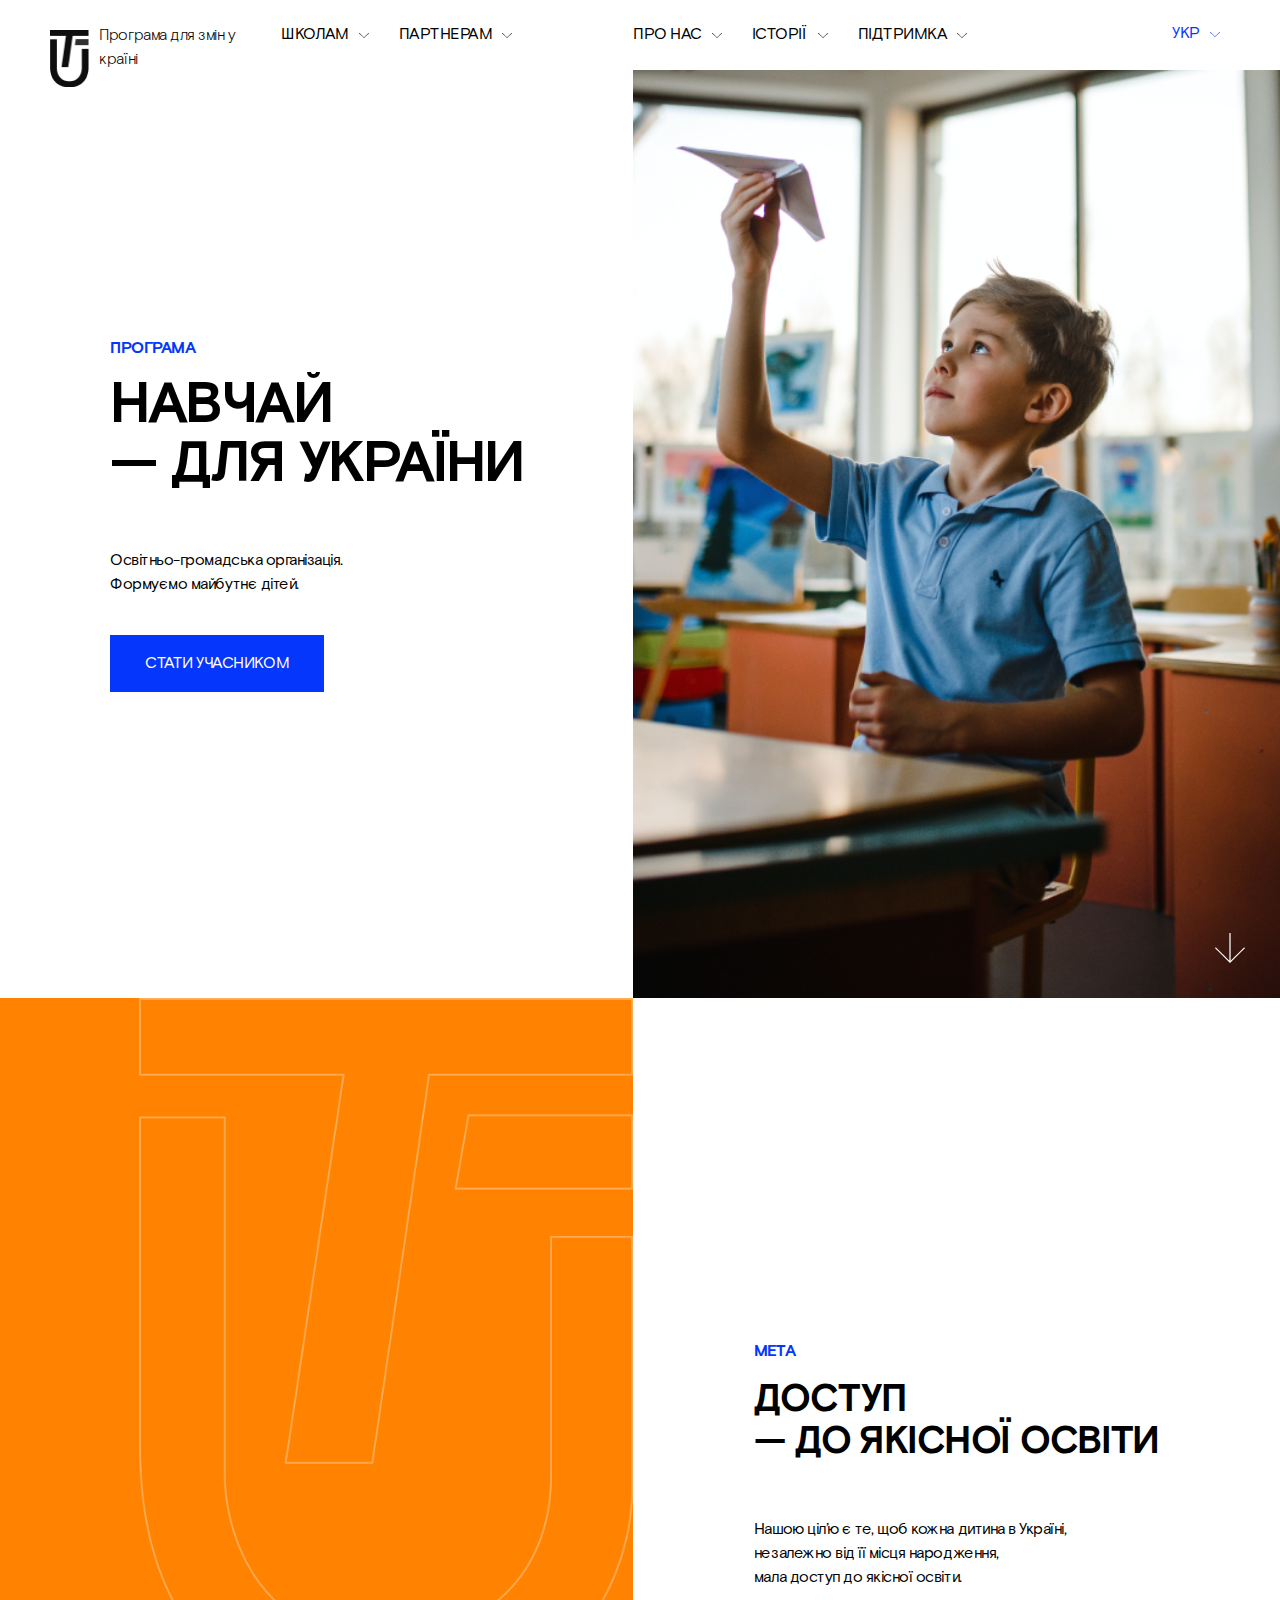
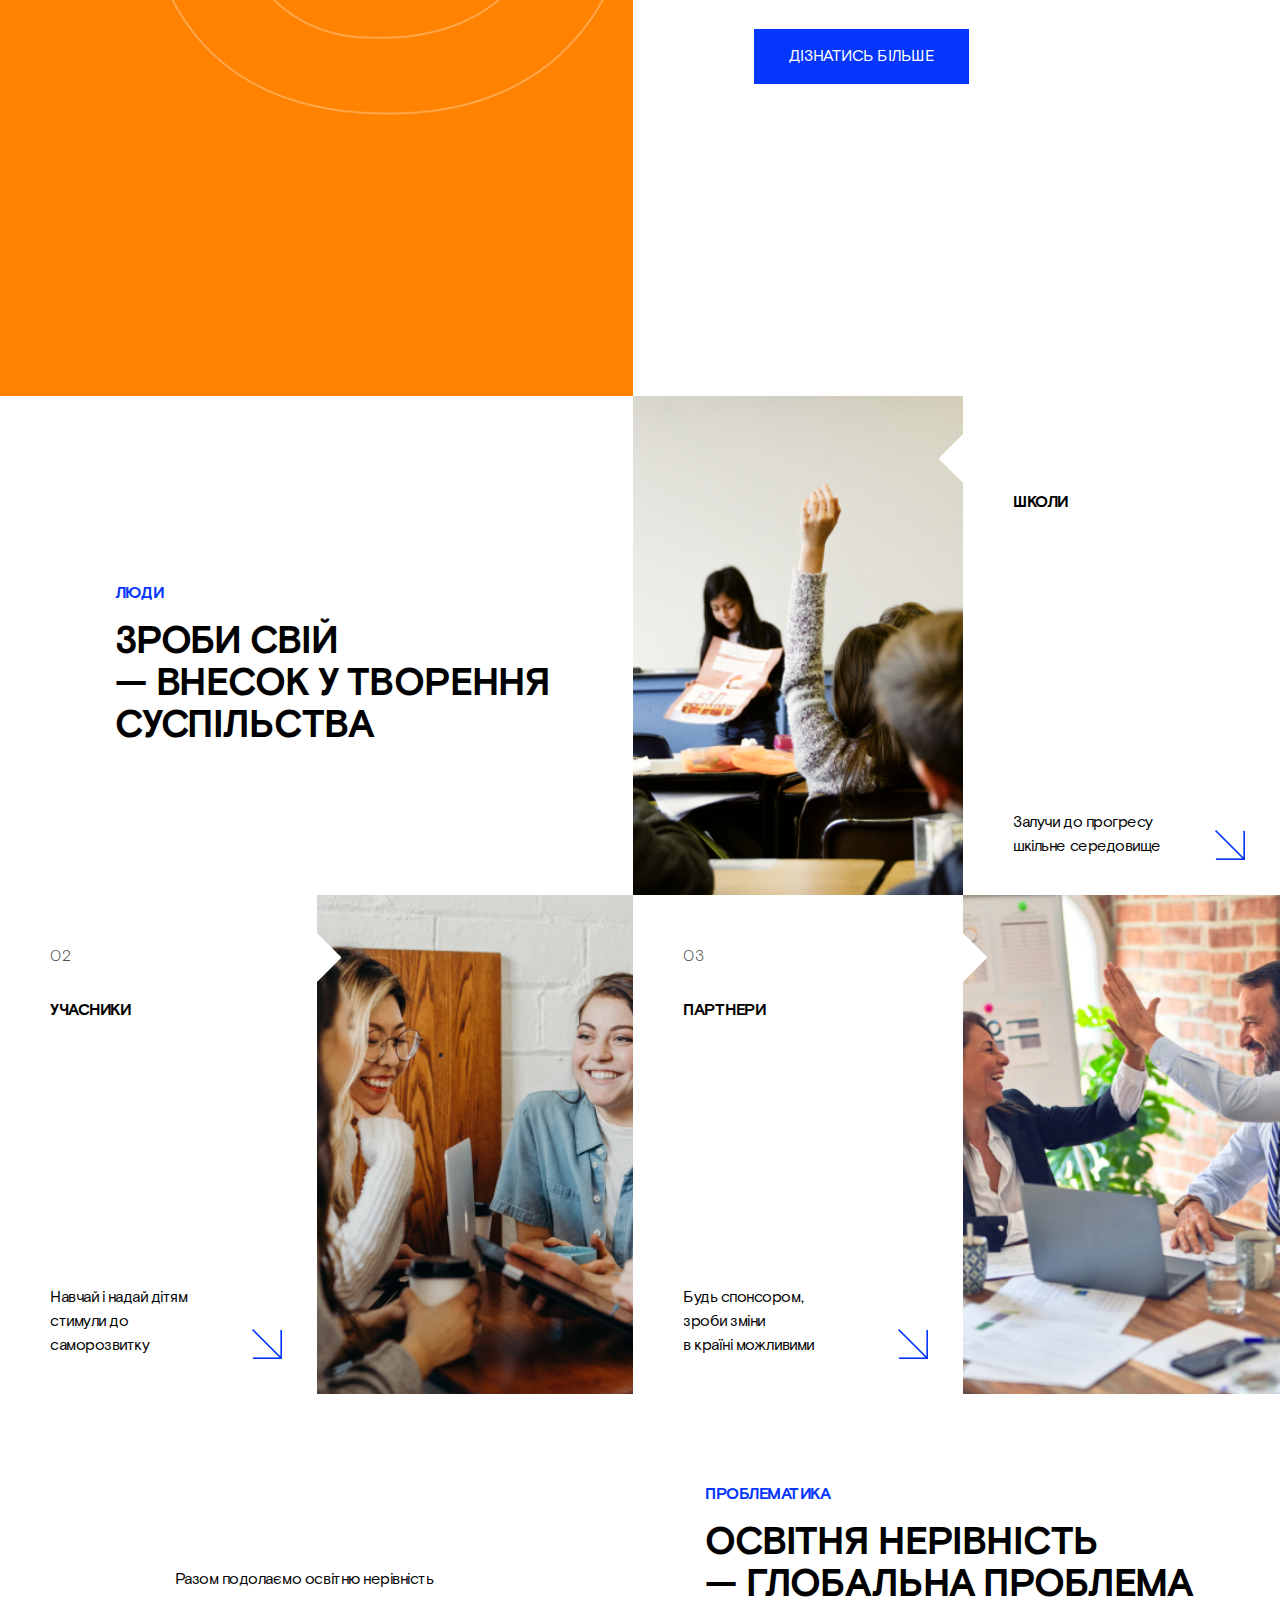
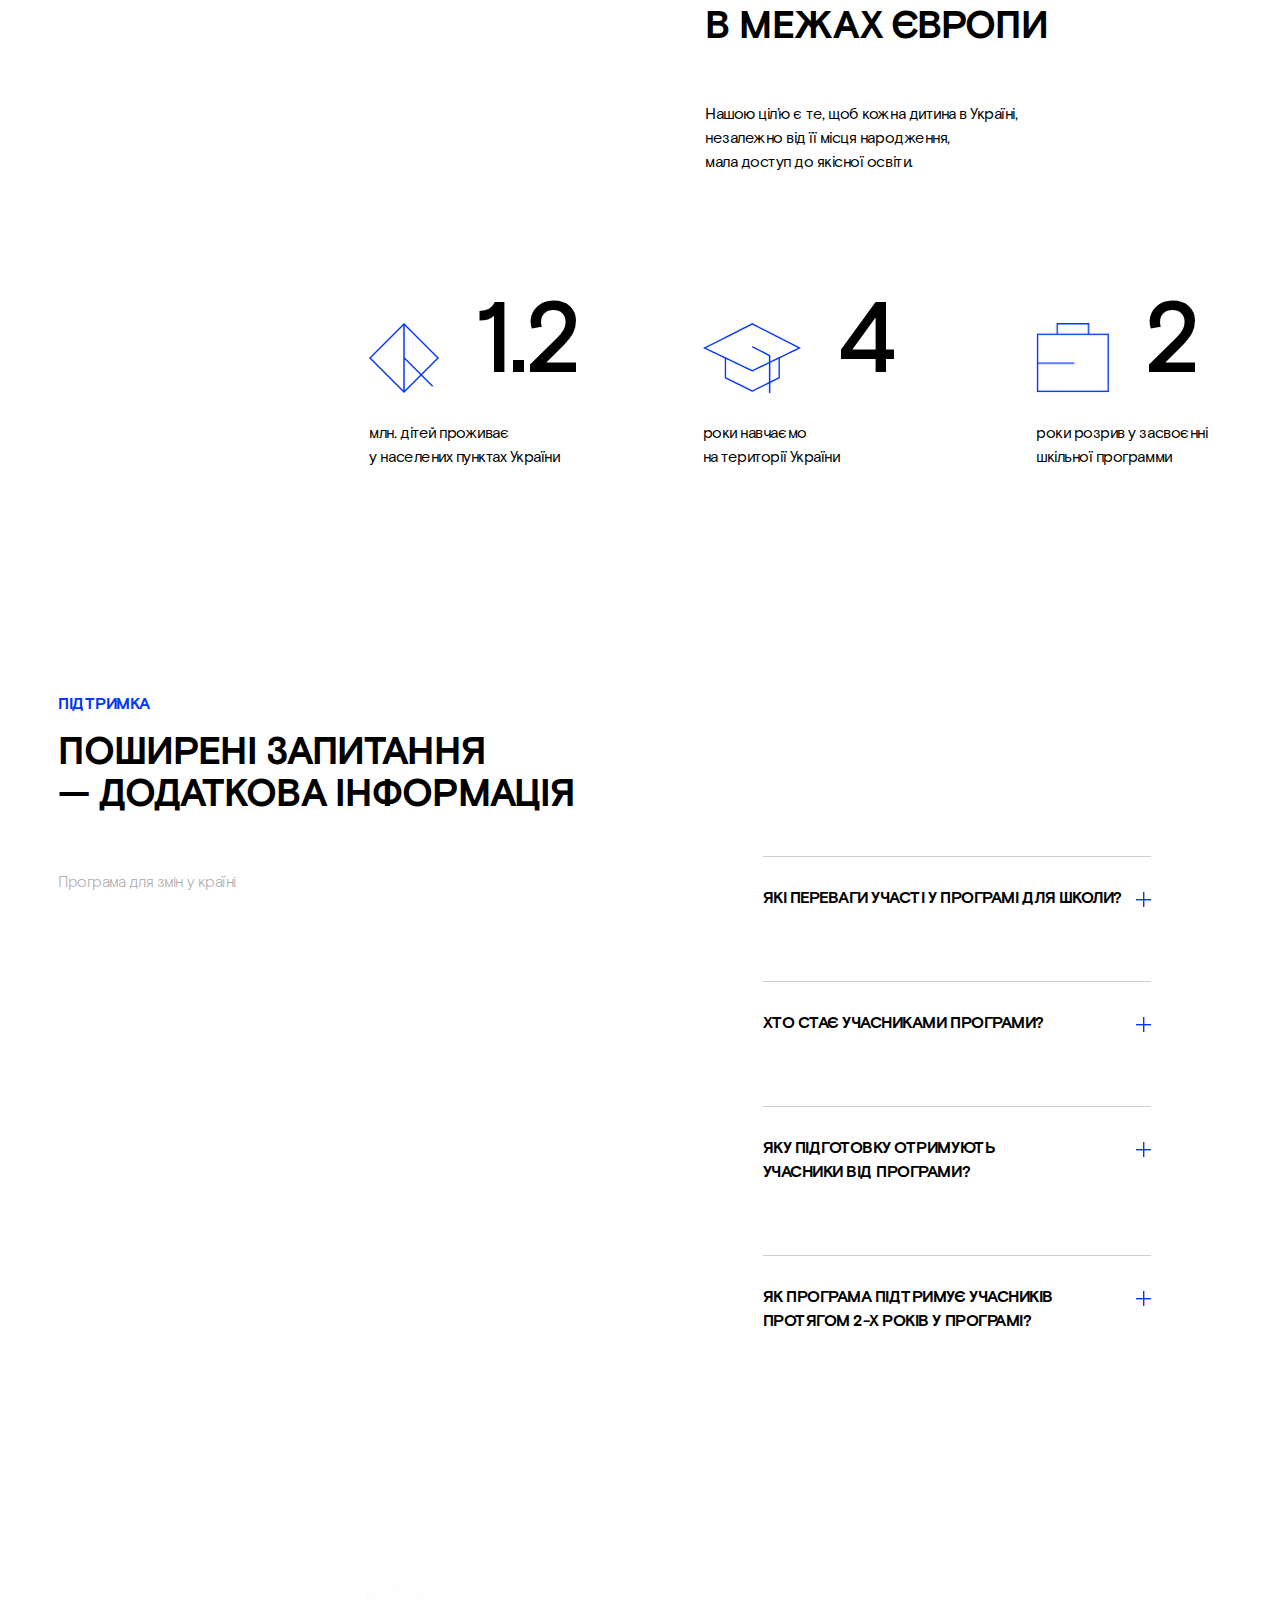
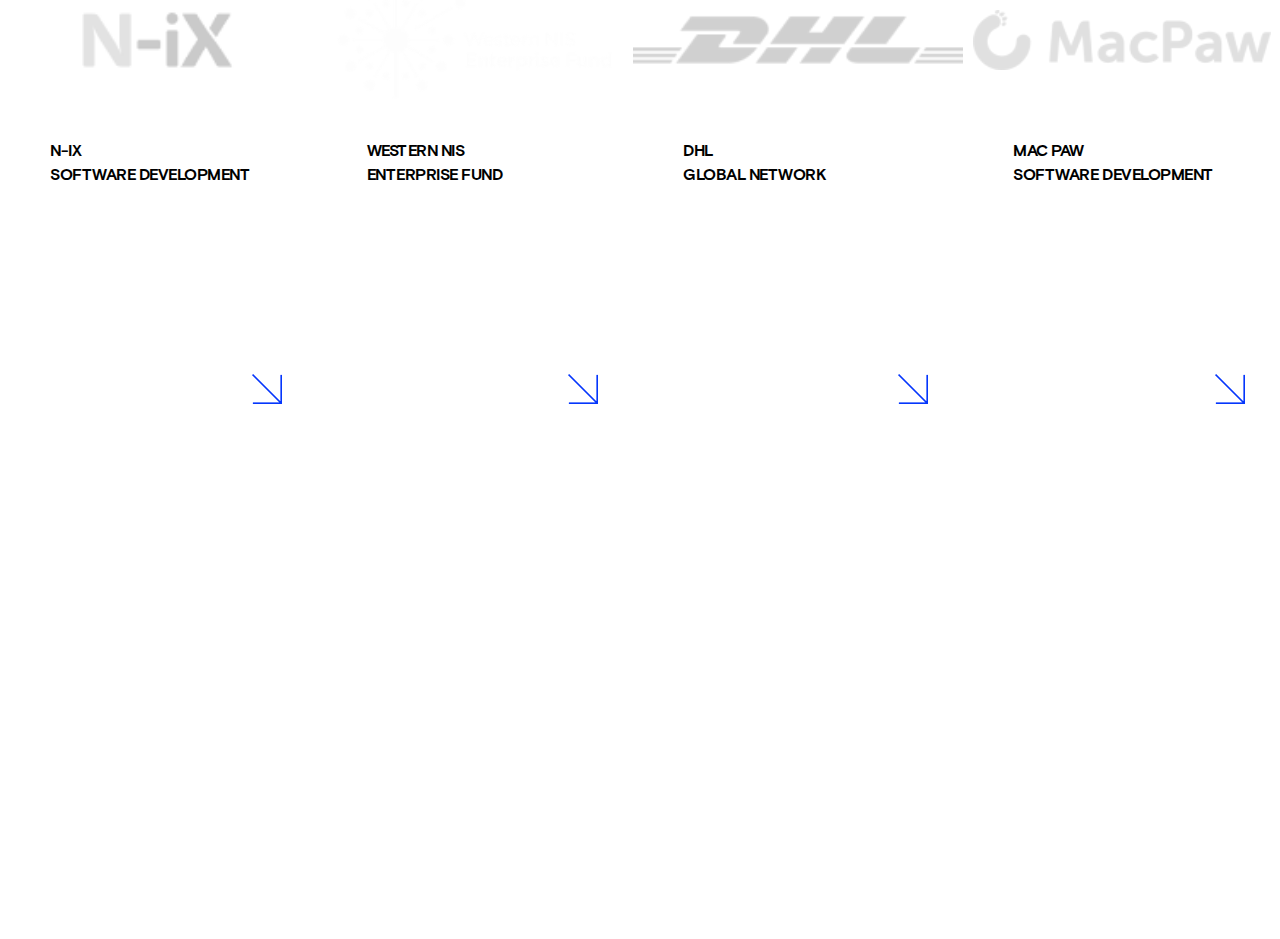
==== index.html @ fde0a1d1 "Add files via upload" ====
<!DOCTYPE html>
<html lang="en">
<head>
    <meta charset="UTF-8">
    <meta http-equiv="X-UA-Compatible" content="IE=edge">
    <meta name="viewport" content="width=device-width, initial-scale=1.0">
    <link rel="stylesheet" href="fonts.css">
    <link rel="stylesheet" href="header.css">
    <link rel="stylesheet" href="style.css">
    <title></title>
</head>
<body>
    <main>
        <div class="t_program">
            <div class="left_header">
                <a class="logo_and_text" href="index.html">
                    <img class="img_logo" src="./images/logo.png" alt="small vector">
                    <p class="text_logo">Програма для змін у країні</p>
                </a>
                <div class="left_menu">
                    <a class="menu_schools" href="#"><p class="p_menu">школам</p><img class="img_menu" src="./images/smallvector.png" alt="small vector"></a>
                    <a class="menu_partners" href="partners.html"><p class="p_menu">партнерам</p><img class="img_menu" src="./images/smallvector.png" alt="small vector"></a>
                    <a class="lang_h" href="#"><p class="p_blue_lang">УКР</p><img class="img_blue" src="./images/smallbluevector.png" alt="small vector"></a>
                </div>
            </div>
            <div class="txt_center_all">
                <div class="t_program_container">
                    <h3 class="h3">програма</h3>
                    <h1 class="h1_f">Навчай <br>
                        — для України</h1>
                    <p class="p">Освітньо-громадська організація.<br>
                        Формуємо майбутнє дітей.</p>
                    <a class="button_f" href="#">стати учасником</a>
                </div>
            </div>
        </div>
        <div class="p_program">
            <div class="right_header">
                <div class="right_menu">
                    <a class="menu_about_us" href="#"><p class="p_menu">про нас</p><img class="img_menu" src="./images/smallvector.png" alt="small vector"></a>
                    <a class="menu_stories" href="#"><p class="p_menu">історії</p><img class="img_menu" src="./images/smallvector.png" alt="small vector"></a>
                    <a class="menu_faq" href="#"><p class="p_menu">підтримка</p><img class="img_menu" src="./images/smallvector.png" alt="small vector"></a>
                </div>
                <a class="lang" href="#"><p class="p_blue_lang">УКР</p><img class="img_blue" src="./images/smallbluevector.png" alt="small vector"></a>
            </div>
            <div class="kiddo"></div>
            <!-- <img class="vector" src="./images/Vector.png" alt="vector"> -->
            <a class="vector" href="#"></a>
        </div>
        <div class="p_theme">
            <img class="logobig" src="./images/logobig.png" alt="big logo">
        </div>
        <div class="t_theme">
            <div class="txt_center_all">
                <div class="t_theme_container">
                    <h3 class="h3">Мета</h3>
                    <h1 class="h1_s">доступ<br>
                        — до якісної освіти</h1>
                    <p class="p">Нашою ціл’ю є те, щоб кожна дитина в Україні, <br>
                        незалежно від її місця народження, <br>
                        мала доступ до якісної освіти.
                    </p>
                    <a class="button_s" href="#">дізнатись більше</a>
                </div>
            </div>
        </div>
        <div class="mobile_only">
            <img class="logobig" src="./images/logobig.png" alt="big logo">
        </div>
        <div class="t_people">
            <div class="txt_center_all">
                <div class="t_people_container">
                    <h3 class="h3">люди</h3>
                    <h1 class="h1_s">зроби свій<br>
                    — внесок у творення<br>
                    суспільства </h1>
                </div>
            </div>
        </div>
        <div class="p_schools">

        </div>
        <div class="t_schools">
            <div class="menu_container">
                <div class="triangle_left"></div>
                <div class="menu_full">
                    <div class="menu_full_top">
                        <div class="menu_number_and_name">
                            <h3 class="h3_special_menu">школи</h3>
                        </div>
                    </div>
                    <div class="menu_full_bottom">
                        <p class="menu_text">Залучи до прогресу<br>
                            шкільне середовище</p>
                        <a class="rectangle_vector" href="#">
                            <div class="menu_vector"></div>
                        </a>
                    </div>
                </div>
            </div>
        </div>
        <div class="t_participants">
            <div class="menu_container">
                <div class="triangle_right"></div>
                <div class="menu_full">
                    <div class="menu_full_top">
                        <div class="menu_number_and_name">
                            <p class="menu_number">02</p>
                            <h3 class="h3_menu">учасники</h3>
                        </div>
                    </div>
                    <div class="menu_full_bottom">
                        <p class="menu_text">Навчай і надай дітям<br>
                            стимули до саморозвитку</p>
                        <a class="rectangle_vector" href="#">
                            <div class="menu_vector"></div>
                        </a>
                    </div>
                </div>
            </div>
        </div>
        <div class="p_participants">

        </div>
        <div class="t_partners">
            <div class="menu_container">
                <div class="triangle_right"></div>
                <div class="menu_full">
                    <div class="menu_full_top">
                        <div class="menu_number_and_name">
                            <p class="menu_number">03</p>
                            <h3 class="h3_menu">партнери</h3>
                        </div>
                    </div>
                    <div class="menu_full_bottom">
                        <p class="menu_text">Будь спонсором,<br> 
                            зроби зміни<br>
                            в країні можливими</p>
                        <a class="rectangle_vector" href="partners.html">
                            <div class="menu_vector"></div>
                        </a>
                    </div>
                </div>
            </div>
        </div>
        <div class="p_partners">

        </div>
        <div class="t_problems">
            <div class="text_problems">
                <div class="left_problems">
                    <div class="text_left_problems_container">
                        <p class="just_p">Разом подолаємо освітню нерівність</p>
                    </div>
                </div>
                <div class="right_problems">
                    <div class="text_right_problems_container">
                        <h3 class="h3">проблематика</h3>
                        <h1 class="h1_s">освітня нерівність<br>
                            — глобальна проблема<br>
                            в межах європи </h1>
                        <p class="p">Нашою ціл’ю є те, щоб кожна дитина в Україні, <br>
                            незалежно від її місця народження, <br>
                            мала доступ до якісної освіти.
                        </p>
                    </div>
                </div>
            </div>
        </div>
        <div class="laptop_only_fake_unit"></div>
        <div class="unit">
            <div class="unit_top">
                <div class="unit_img_1"></div>
                <h1 class="unit_h1">1.2</h1>
            </div>
            <div class="unit_bottom">
                <p class="just_p">млн. дітей проживає<br>
                    у населених пунктах України</p>
            </div>
        </div>
        <div class="unit">
            <div class="unit_top">
                <div class="unit_img_2"></div>
                <h1 class="unit_h1">4</h1>
            </div>
            <div class="unit_bottom">
                <p class="just_p">роки навчаємо<br>
                    на території України</p>
            </div>
        </div>
        <div class="unit">
            <div class="unit_top">
                <div class="unit_img_3"></div>
                <h1 class="unit_h1">2</h1>
            </div>
            <div class="unit_bottom">
                <p class="just_p">роки розрив у засвоєнні<br>
                    шкільної программи </p>
            </div>
        </div>
        <div class="t_support">
            <div class="t_support_container">
                <h3 class="h3">підтримка</h3>
                <h1 class="h1_s">поширені запитання<br>
                    — додаткова інформація</h1>
                <p class="p_support">Програма для змін у країні</p>
            </div>
        </div>
        <div class="q_and_a_support">
            <div class="q_and_a_container">
                <div class="q_and_a">
                    <input type="checkbox" id="first_q" name="q_and_a" class="input_radio_hidden_q_a">
                    <label for="first_q" class="q_container">
                        <p class="q_p">ЯКІ ПЕРЕВАГИ УЧАСТІ У ПРОГРАМІ ДЛЯ ШКОЛИ?</p>
                        <svg xmlns="http://www.w3.org/2000/svg" width="15" height="15" viewBox="0 0 15 15" class="minus" fill="none">
                            <path d="M3 8H14V9H3V8Z" fill="black"/>
                        </svg> 
                        <svg xmlns="http://www.w3.org/2000/svg" width="15" height="15" viewBox="0 0 15 15"  class="plus" fill="none">
                            <rect y="7" width="15" height="1.4" fill="#0536FC"/>
                            <path d="M7 15L7 0H8.4V15H7Z" fill="#0536FC"/>
                        </svg>
                    </label>
                    <p class="a_text">
                        Школа отримує позашкільні заходи для дітей, можливості <br>
                        професійного розвитку для адміністрації та педагогічного <br>
                        колективу, а також середовище постійного руху до нових <br>
                        освітніх програм в співтоваристві однодумців.
                    </p>  
                </div>
                <div class="stick_q_and_a"></div>
                <div class="q_and_a">
                    <input type="checkbox" id="second_q" name="q_and_a" class="input_radio_hidden_q_a">
                    <label for="second_q" class="q_container">
                        <p class="q_p">ХТО СТАЄ УЧАСНИКАМИ ПРОГРАМИ?</p>
                        <svg xmlns="http://www.w3.org/2000/svg" width="15" height="15" viewBox="0 0 15 15" class="minus" fill="none">
                            <path d="M3 8H14V9H3V8Z" fill="black"/>
                        </svg> 
                        <svg xmlns="http://www.w3.org/2000/svg" width="15" height="15" viewBox="0 0 15 15"  class="plus" fill="none">
                            <rect y="7" width="15" height="1.4" fill="#0536FC"/>
                            <path d="M7 15L7 0H8.4V15H7Z" fill="#0536FC"/>
                        </svg>
                    </label>
                    <p class="a_text">
                        Школа отримує позашкільні заходи для дітей, можливості <br>
                        професійного розвитку для адміністрації та педагогічного <br>
                        колективу, а також середовище постійного руху до нових <br>
                        освітніх програм в співтоваристві однодумців.
                    </p>   
                </div>
                <div class="stick_q_and_a"></div>
                <div class="q_and_a">
                    <input type="checkbox" id="third_q" name="q_and_a" class="input_radio_hidden_q_a">
                    <label for="third_q" class="q_container">
                        <p class="q_p">яку підготовку отримують <br>
                            учасники від програми?</p>
                        <svg xmlns="http://www.w3.org/2000/svg" width="15" height="15" viewBox="0 0 15 15" class="minus" fill="none">
                            <path d="M3 8H14V9H3V8Z" fill="black"/>
                        </svg> 
                        <svg xmlns="http://www.w3.org/2000/svg" width="15" height="15" viewBox="0 0 15 15"  class="plus" fill="none">
                            <rect y="7" width="15" height="1.4" fill="#0536FC"/>
                            <path d="M7 15L7 0H8.4V15H7Z" fill="#0536FC"/>
                        </svg>
                    </label>
                    <p class="a_text">
                        Школа отримує позашкільні заходи для дітей, можливості <br>
                        професійного розвитку для адміністрації та педагогічного <br>
                        колективу, а також середовище постійного руху до нових <br>
                        освітніх програм в співтоваристві однодумців.
                    </p>   
                </div>
                <div class="stick_q_and_a"></div>
                <div class="q_and_a">
                    <input type="checkbox" id="fourth_q" name="q_and_a" class="input_radio_hidden_q_a">
                    <label for="fourth_q" class="q_container">
                        <p class="q_p">ЯК ПРОГРАМА ПІДТРИМУЄ учасників <br>
                            ПРОТЯГОМ 2-Х РОКІВ У ПРОГРАМІ?</p>
                        <svg xmlns="http://www.w3.org/2000/svg" width="15" height="15" viewBox="0 0 15 15" class="minus" fill="none">
                            <path d="M3 8H14V9H3V8Z" fill="black"/>
                        </svg> 
                        <svg xmlns="http://www.w3.org/2000/svg" width="15" height="15" viewBox="0 0 15 15"  class="plus" fill="none">
                            <rect y="7" width="15" height="1.4" fill="#0536FC"/>
                            <path d="M7 15L7 0H8.4V15H7Z" fill="#0536FC"/>
                        </svg>
                    </label>
                    <p class="a_text">
                        Школа отримує позашкільні заходи для дітей, можливості <br>
                        професійного розвитку для адміністрації та педагогічного <br>
                        колективу, а також середовище постійного руху до нових <br>
                        освітніх програм в співтоваристві однодумців.
                    </p> 
                </div>
            </div>
        </div>
        <div class="unit_partners">
            <div class="menu_partners_full_top">
                <img src="images/n_ix.png" alt="N-IX software development"  height="70%" class="img_partner_first">    
            </div>
            <div class="menu_partners_full_bottom">
                <div class="menu_partners_bottom_top">
                    <h1 class="menu_partners_h1">N-IX<br>
                        software development</h1>
                    <p class="menu_partners_text">Навчай і надай дітям<br>
                        стимули до саморозвитку</p>
                </div>
                <div class="menu_partners_bottom_bottom">
                    <a class="rectangle_vector" href="#">
                        <div class="menu_vector"></div>
                    </a>
                </div>
            </div>
        </div>
        <div class="unit_partners">        
            <div class="menu_partners_full_top">
                <img src="images/wNISef.png" alt="WESTERN NIS ENTERPRISE FUND"  height="70%" class="img_partner_second">    
            </div>
            <div class="menu_partners_full_bottom">
                <div class="menu_partners_bottom_top">
                    <h1 class="menu_partners_h1">WESTERN nIS <br>
                        ENTERPRISE FUND</h1>
                    <p class="menu_partners_text">Перший в Україні та Молдові <br>
                        регіональний фонд прямих <br>
                        інвестицій у бізнесі.</p>
                </div>
                <div class="menu_partners_bottom_bottom">
                    <a class="rectangle_vector" href="#">
                        <div class="menu_vector"></div>
                    </a>
                </div>
            </div>
        </div>
        <div class="unit_partners">        
            <div class="menu_partners_full_top">
                <img src="images/DHL.png" alt="DHL Global network"  height="30%" class="img_patner_third">    
            </div>
            <div class="menu_partners_full_bottom">
                <div class="menu_partners_bottom_top">
                    <h1 class="menu_partners_h1">DHL <br>
                        Global network</h1>
                    <p class="menu_partners_text">Міжнародна компанія <br>
                        експрес-доставки вантажів і документів, <br>
                        лідер світових ринків.</p>
                </div>
                <div class="menu_partners_bottom_bottom">
                    <a class="rectangle_vector" href="#">
                        <div class="menu_vector"></div>
                    </a>
                </div>
            </div>
        </div>
        <div class="unit_partners">        
            <div class="menu_partners_full_top">
                <img src="images/MacPaw.png" alt="MAC PAW software development"  height="30%" class="img_patner_fourth">    
            </div>
            <div class="menu_partners_full_bottom">
                <div class="menu_partners_bottom_top">
                    <h1 class="menu_partners_h1">MAC PAW <br>
                        software development</h1>
                    <p class="menu_partners_text">IT-компанія, що розробляє <br>
                        продукти для бренду Apple</p>
                </div>
                <div class="menu_partners_bottom_bottom">
                    <a class="rectangle_vector" href="#">
                        <div class="menu_vector"></div>
                    </a>
                </div>
            </div>
        </div>
    </main>
</body>
</html>
---- fonts.css ----
/* FONTS ONLY */

@font-face {
    font-family: 'Basis Grotesque Pro';
    src: url("./fonts/BasisGrotesquePro-Regular.woff2") format("woff2"),
        url("./fonts/BasisGrotesquePro-Regular.woff") format("woff"),
        url("./fonts/BasisGrotesquePro-Regular.ttf") format("truetype"),
        url("./fonts/BasisGrotesquePro-Regular.eot") format("embedded-opentype");
    font-style: normal;
    font-weight: normal;
}
@font-face {
    font-family: 'Basis Grotesque Pro';
    src: url("./fonts/BasisGrotesquePro-Medium.woff2") format("woff2"),
        url("./fonts/BasisGrotesquePro-Medium.woff") format("woff"),
        url("./fonts/BasisGrotesquePro-Medium.ttf") format("truetype"),
        url("./fonts/BasisGrotesquePro-Medium.eot") format("embedded-opentype");
    font-style: normal;
    font-weight: 500;
}
@font-face {
    font-family: 'Basis Grotesque Pro';
    src: url("./fonts/BasisGrotesquePro-Light.woff2") format("woff2"),
        url("./fonts/BasisGrotesquePro-Light.woff") format("woff"),
        url("./fonts/BasisGrotesquePro-Light.ttf") format("truetype"),
        url("./fonts/BasisGrotesquePro-Light.eot") format("embedded-opentype");
    font-style: normal;
    font-weight: 300;
}
@font-face {
    font-family: 'Basis Grotesque Pro';
    src: url("./fonts/BasisGrotesquePro-Bold.woff2") format("woff2"),
        url("./fonts/BasisGrotesquePro-Bold.woff") format("woff"),
        url("./fonts/BasisGrotesquePro-Bold.ttf") format("truetype"),
        url("./fonts/BasisGrotesquePro-Bold.eot") format("embedded-opentype");
    font-style: normal;
    font-weight: bold;
}
---- header.css ----
/* HEADER ALL */

.right_header {
    height: 70px;
    background-color: white;
    position: absolute;
    top: 0px;
    width: 100%;
    display: flex;
    justify-content: space-between;
    align-items: flex-start;
}
.left_header  {
    height: 87px;
    background-color: white;
    position: absolute;
    top: 0px;
    width: 100%;
    display: flex;
    justify-content: space-between;
    align-items: flex-start;
}


.lang  {
    display: flex;
    text-decoration: none;
    margin: 22px 50px 0px 0px;
}
.img_blue {
    margin: 10px;
    height: 5px;
    width: 10px;
}
.p_blue_lang {
    margin: 0px;
    color: #0536FC;
    font-size: 16px;
    font-family: 'Basis Grotesque Pro';
    line-height: 24px;
    letter-spacing: -0.48px;
    text-transform: uppercase;
}
.lang_h {
    display: none;
}


.menu_schools {
    color: #000;
    font-size: 16px;
    font-family: 'Basis Grotesque Pro';
    line-height: 24px;
    letter-spacing: -0.48px;
    text-transform: uppercase;
    text-decoration: none;
    display: flex;
    margin: 23px 20px 0px 0px;
}
.menu_partners {
    color: #000;
    font-size: 16px;
    font-family: 'Basis Grotesque Pro';
    line-height: 24px;
    letter-spacing: -0.48px;
    text-transform: uppercase;
    text-decoration: none;
    display: flex;
    margin: 23px 20px 0px 0px;
}
.menu_about_us {
    color: #000;
    font-size: 16px;
    font-family: 'Basis Grotesque Pro';
    line-height: 24px;
    letter-spacing: -0.48px;
    text-transform: uppercase;
    text-decoration: none;
    display: flex;
    margin: 23px 20px 0px 0px;
}
.menu_stories {
    color: #000;
    font-size: 16px;
    font-family: 'Basis Grotesque Pro';
    line-height: 24px;
    letter-spacing: -0.48px;
    text-transform: uppercase;
    text-decoration: none;
    display: flex;
    margin: 23px 20px 0px 0px;
}
.menu_faq {
    color: #000;
    font-size: 16px;
    font-family: 'Basis Grotesque Pro';
    line-height: 24px;
    letter-spacing: -0.48px;
    text-transform: uppercase;
    text-decoration: none;
    display: flex;
    margin: 23px 20px 0px 0px;
}
.img_menu {
    margin: 10px;
    height: 5px;
    width: 10px;
}
.p_menu {
    margin: 0;
    color: #000;
    font-size: 16px;
    font-family: 'Basis Grotesque Pro';
    line-height: 24px;
    letter-spacing: -0.48px;
    text-transform: uppercase;
}


.text_logo {
    color: #000;
    font-size: 16px;
    font-family: 'Basis Grotesque Pro';
    font-weight: 300;
    line-height: 24px;
    letter-spacing: -0.48px;
    margin: 24px 0px 0px 10px;
    text-transform: none;
    text-decoration: none;
}
.img_logo {
    margin: 30px 0px 0px 50px;
    width: 39.462px;
    height: 57px;
    flex-shrink: 0;
}
.logo_and_text {
    display: flex;
    justify-content: space-between;
    align-items: flex-start;
    text-decoration: none;
}

/* MEDIA */

@media screen and (max-width: 1024px) {


    /* HEADER */

    .menu_schools {
        color: #000;
        font-size: 16px;
        font-family: 'Basis Grotesque Pro';
        line-height: 24px;
        letter-spacing: -0.48px;
        text-transform: uppercase;
        text-decoration: none;
        display: flex;
        margin: 23px 20px 0px 0px;
    }
    .menu_partners {
        color: #000;
        font-size: 16px;
        font-family: 'Basis Grotesque Pro';
        line-height: 24px;
        letter-spacing: -0.48px;
        text-transform: uppercase;
        text-decoration: none;
        display: flex;
        margin: 23px 20px 0px 0px;
        display: none;
    }
    .menu_about_us {
        color: #000;
        font-size: 16px;
        font-family: 'Basis Grotesque Pro';
        line-height: 24px;
        letter-spacing: -0.48px;
        text-transform: uppercase;
        text-decoration: none;
        display: flex;
        margin: 23px 20px 0px 0px;
    }
    .menu_stories {
        color: #000;
        font-size: 16px;
        font-family: 'Basis Grotesque Pro';
        line-height: 24px;
        letter-spacing: -0.48px;
        text-transform: uppercase;
        text-decoration: none;
        display: flex;
        margin: 23px 20px 0px 0px;
        display: none;
    }
    .menu_faq {
        color: #000;
        font-size: 16px;
        font-family: 'Basis Grotesque Pro';
        line-height: 24px;
        letter-spacing: -0.48px;
        text-transform: uppercase;
        text-decoration: none;
        display: flex;
        margin: 23px 20px 0px 0px;
    }
}
@media screen and (max-width: 890px) {


    /* HEADER */

    .menu_schools {
        color: #000;
        font-size: 16px;
        font-family: 'Basis Grotesque Pro';
        line-height: 24px;
        letter-spacing: -0.48px;
        text-transform: uppercase;
        text-decoration: none;
        display: flex;
        margin: 23px 20px 0px 0px;
        display: none;
    }
    .menu_partners {
        color: #000;
        font-size: 16px;
        font-family: 'Basis Grotesque Pro';
        line-height: 24px;
        letter-spacing: -0.48px;
        text-transform: uppercase;
        text-decoration: none;
        display: flex;
        margin: 23px 20px 0px 0px;
        display: none;
    }
    .menu_about_us {
        color: #000;
        font-size: 16px;
        font-family: 'Basis Grotesque Pro';
        line-height: 24px;
        letter-spacing: -0.48px;
        text-transform: uppercase;
        text-decoration: none;
        display: flex;
        margin: 23px 20px 0px 0px;
        display: none;
    }
    .menu_stories {
        color: #000;
        font-size: 16px;
        font-family: 'Basis Grotesque Pro';
        line-height: 24px;
        letter-spacing: -0.48px;
        text-transform: uppercase;
        text-decoration: none;
        display: flex;
        margin: 23px 20px 0px 0px;
        display: none;
    }
    .menu_faq {
        color: #000;
        font-size: 16px;
        font-family: 'Basis Grotesque Pro';
        line-height: 24px;
        letter-spacing: -0.48px;
        text-transform: uppercase;
        text-decoration: none;
        display: flex;
        margin: 23px 20px 0px 0px;
        display: none;
    }
    .lang_h {
        display: flex;
        text-decoration: none;
        margin: 22px 10px 0px 0px;
    }
}
@media screen and (max-width: 500px) {


    /* HEADER */

    .text_logo {
        display: none;
    }
    .left_header {
        justify-content: center;
    }
    .img_logo {
        margin: 30px 0px 0px 0px;
    }
}
---- style.css ----
/* main ( GRID SETTINGS ) */

main {
    display: grid;
    grid-template-columns: 1fr 1fr 1fr 1fr;
    /* background-color: rebeccapurple; */
    grid-template-rows:  1fr 1fr 1fr 1fr 1fr 1fr 1fr 0.5fr 1fr 1fr 1fr 1fr;
}


/* NO MARGIN */

body {
    margin: 0px;
}


/* FIRST BLOCKS */

.t_program {
    position: relative; 
    grid-column: span 2;
    grid-row: span 2;
}
.txt_center_all {
    display: flex;
    justify-content: center;
    align-items: center;
    height: 100%;
}


.p_program {
    position: relative; 
    background-color: white;
    grid-column: span 2;
    grid-row: span 2;
}
.kiddo {
    bottom: 0;
    width: 100%;
    height: 100%;
    background-image: url("./images/kiddo.png");
    background-size: cover;
    background-repeat: no-repeat;
    background-position: center;
}
.vector {
    width: 30px;
    height: 30px;
    background-image: url("./images/Vector.png");
    background-size: cover;
    background-repeat: no-repeat;
    background-position: center;
    position: absolute;
    right: 35px;
    bottom: 35px;
}



.t_theme {
    grid-column: span 2;
    grid-row: span 2;
}


.p_theme {
    background-color: #FF8201;
    grid-column: span 2;
    grid-row: span 2;
}
.logobig {
    float: right;
    width: 78%;
}



.mobile_only {
    display: none;
}


.t_people {
    grid-column: span 2;
}
.t_people_container {
    margin-top: 6%;
    margin-left: 5%;
}


/* BACKGROUND PICTURES - IMG BLOCKS */

.p_participants {
    bottom: 0;
    width: 100%;
    height: 100%;
    background-image: url("./images/women.png");
    background-size: cover;
    background-repeat: no-repeat;
    background-position: center;
}


.p_schools {
    bottom: 0;
    width: 100%;
    height: 100%;
    background-image: url("./images/schoolkiddos.png");
    background-size: cover;
    background-repeat: no-repeat;
    background-position: center;
}


.p_partners {
    bottom: 0;
    width: 100%;
    height: 100%;
    background-image: url("./images/colleques.png");
    background-size: cover;
    background-repeat: no-repeat;
    background-position: center;
}


/* MENU ALL ( HOVERS, TRIANGLES) */

.menu_container {
    position: relative;
    height: 100%;  
    color: #FFF;
    transition: 0.3s;
}
.menu_container:hover {
    color:#0536FC;
}
.menu_full {
    height: 100%;
    display: flex;
    flex-direction: column;
    color: #000;
    transition: 0.3s;
}
.menu_full_top {
    position: relative;
    height: 100%;
    display: flex;
    justify-content: flex-start;
    align-items: flex-start;
}
.menu_full_bottom {
    height: 100%;
    display: flex;
    justify-content: space-between;
    align-items: flex-end;
}
.menu_full:hover {
    height: 100%;
    display: flex;
    flex-direction: column;
    color: #FFF;
    background-color: #0536FC;
}
.rectangle_vector {
    width: 100px;
    height: 100px;
    background-color: #FFF;
}
.menu_vector {
    background-image: url("./images/Frame53.png");
    height: 50px;
    width: 50px;
    margin: 25px;
    display: flex;
    justify-content: center;
    align-items: center;
}
.menu_number {
    font-size: 16px;
    font-family: 'Basis Grotesque Pro';
    font-style: normal;
    font-weight: 300;
    line-height: 24px;
    letter-spacing: -0.48px;
    text-transform: uppercase;
    opacity: 0.699999988079071;
    margin: 0px 0px 30px 0px;
}
.h3_menu {   
    font-size: 16px;
    font-family: 'Basis Grotesque Pro';
    font-weight: 700;
    line-height: 24px;
    letter-spacing: -0.48px;
    text-transform: uppercase;
    margin: 0px;
}
.h3_special_menu {   
    font-size: 16px;
    font-family: 'Basis Grotesque Pro';
    font-weight: 700;
    line-height: 24px;
    letter-spacing: -0.48px;
    text-transform: uppercase;
    margin: 45px 0px 0px 0px;
}
.menu_number_and_name {
    margin-top: 50px;
    margin-left: 50px;
}
.right_menu {
    display: flex;
    justify-content: space-between;
    align-items: flex-start;
}
.left_menu {
    display: flex;
    justify-content: space-between;
    align-items: flex-start;
    margin-left: 20px;
    margin-right: 91px;
}
.menu_text {
    font-size: 16px;
    font-family: 'Basis Grotesque Pro';
    font-style: normal;
    font-weight: 400;
    line-height: 24px;
    letter-spacing: -0.48px;
    margin-bottom: 36px;
    margin-left: 50px;
}
.triangle_left {
    position: absolute;
    border-left: 25px solid transparent;
    border-bottom: 25px solid transparent;
    border-top: 25px solid transparent;
    border-right: 25px solid;
    width: 1px;
    height: 1px;
    left: -50px;
    top: 37px;
}
.triangle_right {
    position: absolute;
    border-right: 25px solid transparent;
    border-bottom: 25px solid transparent;
    border-top: 25px solid transparent;
    border-left: 25px solid;
    width: 1px;
    height: 1px;
    right: -50px;
    top: 37px;
}


/* OFTEN CLASSES (FOR FUTURE DEV) */

.just_p {
    color: #000;
    font-size: 16px;
    font-family: 'Basis Grotesque Pro';
    line-height: 24px;
    letter-spacing: -0.48px;
    margin: 0px;
}
.h3 {
    color: #0536FC;
    font-size: 16px;
    font-family: 'Basis Grotesque Pro';
    font-weight: 700;
    line-height: 24px;
    letter-spacing: -0.48px;
    text-transform: uppercase;
    margin: 15px;
}
.p {
    font-size: 16px;
    font-family: 'Basis Grotesque Pro';
    line-height: 24px;
    letter-spacing: -0.48px;
    margin: 55px 15px;
}
.h1_f {
    color: #000;
    font-size: 57px;
    font-family: 'Basis Grotesque Pro';
    font-weight: 700;
    line-height: 59px;
    letter-spacing: -1.71px;
    text-transform: uppercase;
    margin: 15px;
}
.button_f {
    background-color: #0536FC;
    color: #FFF;
    font-size: 16px;
    font-family: 'Basis Grotesque Pro';
    line-height: 24px;
    letter-spacing: -0.48px;
    text-transform: uppercase;
    text-decoration: none;
    padding: 18px 35px 18.25px;
    background-color: #0536FC;
    width: 213px;
    height: 55px;
    margin: 45px 15px;
}
.h1_s {
    color: #000;
    font-size: 38px;
    font-family: 'Basis Grotesque Pro';
    font-weight: 700;
    line-height: 42px;
    letter-spacing: -1.14px;
    text-transform: uppercase;
    margin: 15px;
}
.button_s {
    background-color: #0536FC;
    color: #FFF;
    font-size: 16px;
    font-family: 'Basis Grotesque Pro';
    line-height: 24px;
    letter-spacing: -0.48px;
    text-transform: uppercase;
    text-decoration: none;
    padding: 17px 35px 17.37px;
    background-color: #0536FC;
    width: 213px;
    height: 55px;
    margin: 45px 15px;
}


/* PROBLEMS (NAME OF BLOCK) */

.text_right_problems_container {
    margin: 10px 0px 0px 50px;
}
.text_left_problems_container {
    margin: 0px 5% 20% 0px;
}
.unit {
    grid-column: span 1;
    grid-row: span 1;
    margin: 0px auto 0px
}
.unit_h1 {
    color: #000;
    font-size: 100px;
    font-family: 'Basis Grotesque Pro';
    font-style: normal;
    font-weight: 500;
    line-height: 100px;
    letter-spacing: -3px;
    text-transform: uppercase;
    margin: 0px 0px 29px 0px;
}
.unit_img_1 {
    background-image: url("./images/Union11.png");
    background-size: cover;
    background-repeat: no-repeat;
    background-position: center;
    width: 70px;
    height: 70px;
    margin: 0px 35px 0px 0px;
}
.unit_img_2 {
    background-image: url("./images/Union22.png");
    background-size: cover;
    background-repeat: no-repeat;
    background-position: center;
    width: 99px;
    height: 70px;
    margin: 0px 35px 0px 0px;
}
.unit_img_3 {
    background-image: url("./images/Union33.png");
    background-size: cover;
    background-repeat: no-repeat;
    background-position: center;
    width: 73px;
    height: 70px;
    margin: 0px 35px 0px 0px;
}
.infographics {
    display: flex;
    justify-content: space-around;
    align-items: center;
    width: 100%;
}
.unit_top {
    display: flex;
    align-items: center;
}
.t_problems {
    grid-column: span 4;
    grid-row: span 1;
}
.text_problems {
    display: flex;
    width: 100%;
    height: 100%;
}
.laptop_only_fake_unit  {
    grid-column: span 1;
    grid-row: span 1;
}
.right_problems {
    width: 100%;
    height: 100%;
    display: flex;
    justify-content: flex-start;
    align-items: center;
}
.left_problems {
    width: 100%;
    height: 100%;
    display: flex;
    justify-content: center;
    align-items: center;
}
.infogr_problems {
    width: 100%;
    height: 39.5%;
    display: flex;
    justify-content: flex-end;
}
.mobile_only_white {
    display: none;
    
}


/* SUPPORT */

.t_support {
    grid-column: span 2;
    grid-row: span 2;
    display: flex;
    align-items: flex-start;
    justify-content: center;
}
.t_support_container {
    margin-top: 135px;
}
.p_support  {
    color: #000;
    font-family: 'Basis Grotesque Pro';
    font-size: 16px;
    font-style: normal;
    font-weight: 300;
    line-height: 24px; /* 150% */
    letter-spacing: -0.48px;
    opacity: 0.3499999940395355;
    margin: 55px 15px 15px 15px;
}
.q_and_a_support {
    grid-column: span 2;
    grid-row: span 2;
    display: flex;
    align-items: flex-start;
    justify-content: center;
}
.q_and_a_container {
    width: 60%;
    margin: 313px 0px 0px 0px;
}

.q_container {
    display: flex;
    align-items: flex-start;
    justify-content: space-between;
}

.input_radio_hidden_q_a:checked + .q_container .minus {
    display: block;
}
.input_radio_hidden_q_a:checked + .q_container .plus {
    display: none;
}


.input_radio_hidden_q_a:checked ~ .a_text {
    display: block;
    color: #000;
    font-family: 'Basis Grotesque Pro';
    font-size: 16px;
    font-style: normal;
    font-weight: 400;
    line-height: 24px; /* 150% */
    letter-spacing: -0.48px;
    opacity: 0.6000000238418579;
}
.a_text {
    display: none;
    color: #000;
    font-family: 'Basis Grotesque Pro';
    font-size: 16px;
    font-style: normal;
    font-weight: 400;
    line-height: 24px; /* 150% */
    letter-spacing: -0.48px;
    opacity: 0.6000000238418579;
    margin: 0px 0px 70px 0px;
}

.color_and_quantity {
    margin-top: 20px 0px 0px 0px;
}

.q_and_a {
    width: 100%;
    border-top: 1px solid #cecece;
}

.input_radio_hidden_q_a {
    display: none;
}

.q_p {
    color: #000;
    font-family: 'Basis Grotesque Pro';
    font-size: 16px;
    font-style: normal;
    font-weight: 700;
    line-height: 24px; /* 150% */
    letter-spacing: -0.48px;
    text-transform: uppercase;
    margin: 30px 0px 70px 0px;
}

.minus {
    display: none;
    margin: 35px 0px 0px 0px;
    width: 15px;
    height: 15px;
    flex-shrink: 0;
}

.plus {
    display: block;
    margin: 35px 0px 0px 0px;
    width: 15px;
    height: 15px;
    flex-shrink: 0;
}


/* PARTNERS */

.img_partner_first {
    opacity: 0.550000011920929;
}

.img_partner_second {
    opacity: 0.44999998807907104;
}

.img_patner_third {
    opacity: 0.550000011920929;
}

.img_patner_fourth {
    opacity: 0.3499999940395355;
}

.unit_partners {
    grid-column: span 1;
    grid-row: span 1;
    background-color: white;
    color: black;
    display: flex;
    flex-direction: column;
    transition: 0.3s;
}

.unit_partners:hover {
    background-color: #0536FC;
    transition: 0.3s;
}

.unit_partners:hover + .menu_partners_full_bottom {
    color: white;
    transition: 0.3s;
}

.menu_partners_full_top {
    width: 100%;
    height: 40%;
    display: flex;
    justify-content: center;
    align-items: center;
}

.menu_partners_full_bottom {
    width: 100%;
    height: 60%;
}

.menu_partners_text {
    color: #FFF;
    font-family: 'Basis Grotesque Pro';
    font-size: 16px;
    font-style: normal;
    font-weight: 300;
    line-height: 24px; /* 150% */
    letter-spacing: -0.48px;
    margin: 70px 0px 0px 50px;
}

.menu_partners_h1 {
    color: black;
    font-family: 'Basis Grotesque Pro';
    font-size: 16px;
    font-style: normal;
    font-weight: 700;
    line-height: 24px; /* 150% */
    letter-spacing: -0.48px;
    text-transform: uppercase;
    margin: 0px 0px 0px 50px;
    transition: 0.3s;
}

.unit_partners:hover > .menu_partners_full_bottom .menu_partners_h1 {
    color: white;
    font-family: 'Basis Grotesque Pro';
    font-size: 16px;
    font-style: normal;
    font-weight: 700;
    line-height: 24px; /* 150% */
    letter-spacing: -0.48px;
    text-transform: uppercase;
    margin: 0px 0px 0px 50px;
}

.menu_partners_bottom_bottom {
    display: flex;
    justify-content: flex-end;
    align-items: flex-end;
}

.rectangle_vector {
    background-color: white;
}

.menu_partners_full_bottom {
    display: grid;
    grid-template-rows: 3fr 1fr;
}



/* MEDIA */

@media screen and (max-width: 1024px) {


    /* MENU BLOCKS */

    .left_menu {
        display: flex;
        justify-content: space-between;
        align-items: flex-start;
        margin-left: 20px;
        margin-right: 30px;
    }
    .rectangle_vector {
        display: none;
    }


    /* OFTEN CLASSES (FOR FUTURE DEV) */

    .h3 {
        color: #0536FC;
        font-size: 16px;
        font-family: 'Basis Grotesque Pro';
        font-weight: 700;
        line-height: 24px;
        letter-spacing: -0.48px;
        text-transform: uppercase;
        margin: 15px;
    }
    .p {
        color: #000;
        font-size: 16px;
        font-family: 'Basis Grotesque Pro';
        line-height: 24px;
        letter-spacing: -0.48px;
        margin: 20px 15px 35px;
    }
    .h1_f {
        color: #000;
        font-size: 38px;
        font-family: 'Basis Grotesque Pro';
        font-weight: 700;
        line-height: 39px;
        letter-spacing: -1.71px;
        text-transform: uppercase;
        margin: 15px;
    }
    .button_f {
        background-color: #0536FC;
        color: #FFF;
        font-size: 16px;
        font-family: 'Basis Grotesque Pro';
        line-height: 24px;
        letter-spacing: -0.48px;
        text-transform: uppercase;
        text-decoration: none;
        padding: 18px 35px 18.25px;
        background-color: #0536FC;
        width: 213px;
        height: 55px;
        margin: 45px 15px;
    }
    .h1_s {
        color: #000;
        font-size: 28px;
        font-family: 'Basis Grotesque Pro';
        font-weight: 700;
        line-height: 32px;
        letter-spacing: -1.14px;
        text-transform: uppercase;
        margin: 15px;
    }
    .button_s {
        background-color: #0536FC;
        color: #FFF;
        font-size: 16px;
        font-family: 'Basis Grotesque Pro';
        line-height: 24px;
        letter-spacing: -0.48px;
        text-transform: uppercase;
        text-decoration: none;
        padding: 17px 35px 17.37px;
        background-color: #0536FC;
        width: 213px;
        height: 55px;
        margin: 45px 15px;
    }
}
@media screen and (max-width: 890px) {


    /* main ( GRID SETTINGS ) */

    main {
        display: grid;
        grid-template-columns: 1fr 1fr;
        grid-template-rows: 1fr 1fr 1fr 1fr 1fr 
                            1fr 1fr 1fr 1fr 1fr 
                            1fr 0.75fr 0.75fr 0.75fr 0.3fr 
                            0.4fr 1fr 1fr 1fr 1fr;
    }


    /* FIRST BLOCKS */

    .p_theme {
        display: none;
    }
    .t_program {
        height: 420px;
        grid-row: span 1;
    }
    .right_header {
        display: none;
    }
    .t_theme {
        height: 420px;
        grid-row: span 1;
    }
    .mobile_only {
        display: block;
        background-color: #FF8201;
        grid-column: span 2;
        grid-row: span 2;
        display: flex;
        justify-content: center;
        align-items: center;
    }

    /* MENU */

    .left_menu {
        display: flex;
        justify-content: space-between;
        align-items: flex-start;
        margin-left: 20px;
        margin-right: 30px;
    }
    .menu_text {
        font-size: 12px;
        font-family: 'Basis Grotesque Pro';
        font-style: normal;
        font-weight: 400;
        line-height: 24px;
        letter-spacing: -0.48px;
        margin-bottom: 36px;
        margin-left: 20px;
    }
    .unit {
        grid-column: span 2;
        grid-row: span 1;
    }
    .menu_number_and_name {
        margin-top: 50px;
        margin-left: 20px;
    }


    /* OFTEN CLASSES (FOR FUTURE DEV) */

    .h3 {
        color: #0536FC;
        font-size: 16px;
        font-family: 'Basis Grotesque Pro';
        font-weight: 700;
        line-height: 24px;
        letter-spacing: -0.48px;
        text-transform: uppercase;
        margin: 15px;
    }
    .p {
        color: #000;
        font-size: 16px;
        font-family: 'Basis Grotesque Pro';
        line-height: 24px;
        letter-spacing: -0.48px;
        margin: 20px 15px 35px;
    }
    .h1_f {
        color: #000;
        font-size: 38px;
        font-family: 'Basis Grotesque Pro';
        font-weight: 700;
        line-height: 39px;
        letter-spacing: -1.71px;
        text-transform: uppercase;
        margin: 15px;
    }
    .laptop_only_fake_unit  {
        display: none;
    }
    .button_f {
        background-color: #0536FC;
        color: #FFF;
        font-size: 16px;
        font-family: 'Basis Grotesque Pro';
        line-height: 24px;
        letter-spacing: -0.48px;
        text-transform: uppercase;
        text-decoration: none;
        padding: 18px 35px 18.25px;
        background-color: #0536FC;
        width: 213px;
        height: 55px;
        margin: 45px 15px;
    }
    .h1_s {
        color: #000;
        font-size: 28px;
        font-family: 'Basis Grotesque Pro';
        font-weight: 700;
        line-height: 32px;
        letter-spacing: -1.14px;
        text-transform: uppercase;
        margin: 15px;
    }
    .button_s {
        background-color: #0536FC;
        color: #FFF;
        font-size: 16px;
        font-family: 'Basis Grotesque Pro';
        line-height: 24px;
        letter-spacing: -0.48px;
        text-transform: uppercase;
        text-decoration: none;
        padding: 17px 35px 17.37px;
        background-color: #0536FC;
        width: 213px;
        height: 55px;
        margin: 45px 15px;
    }


    /* PROBLEMS */

    .right_problems {
        display: flex;
        justify-content: center;
    }
    .t_problems {
        grid-column: span 2;
        grid-row: span 1;
    }
    .left_problems{
        display: none;
    }
    .mobile_only_white {
        display: block;
        background-color: #ffffff;
        grid-column: span 2;
        grid-row: span 2;
    }
    .infogr_problems {
        display: none;
    }
}
@media screen and (max-width: 500px) {


    /* MENU */

    .left_menu {
        display: none;
    }


    /* CONTAINER */

    .txt_container {
        height: 100%;
    }


    /* HEADER */

    /* .text_logo {
        display: none;
    }
    .left_header {
        justify-content: center;
    }
    .img_logo {
        margin: 30px 0px 0px 0px;
    } */
}
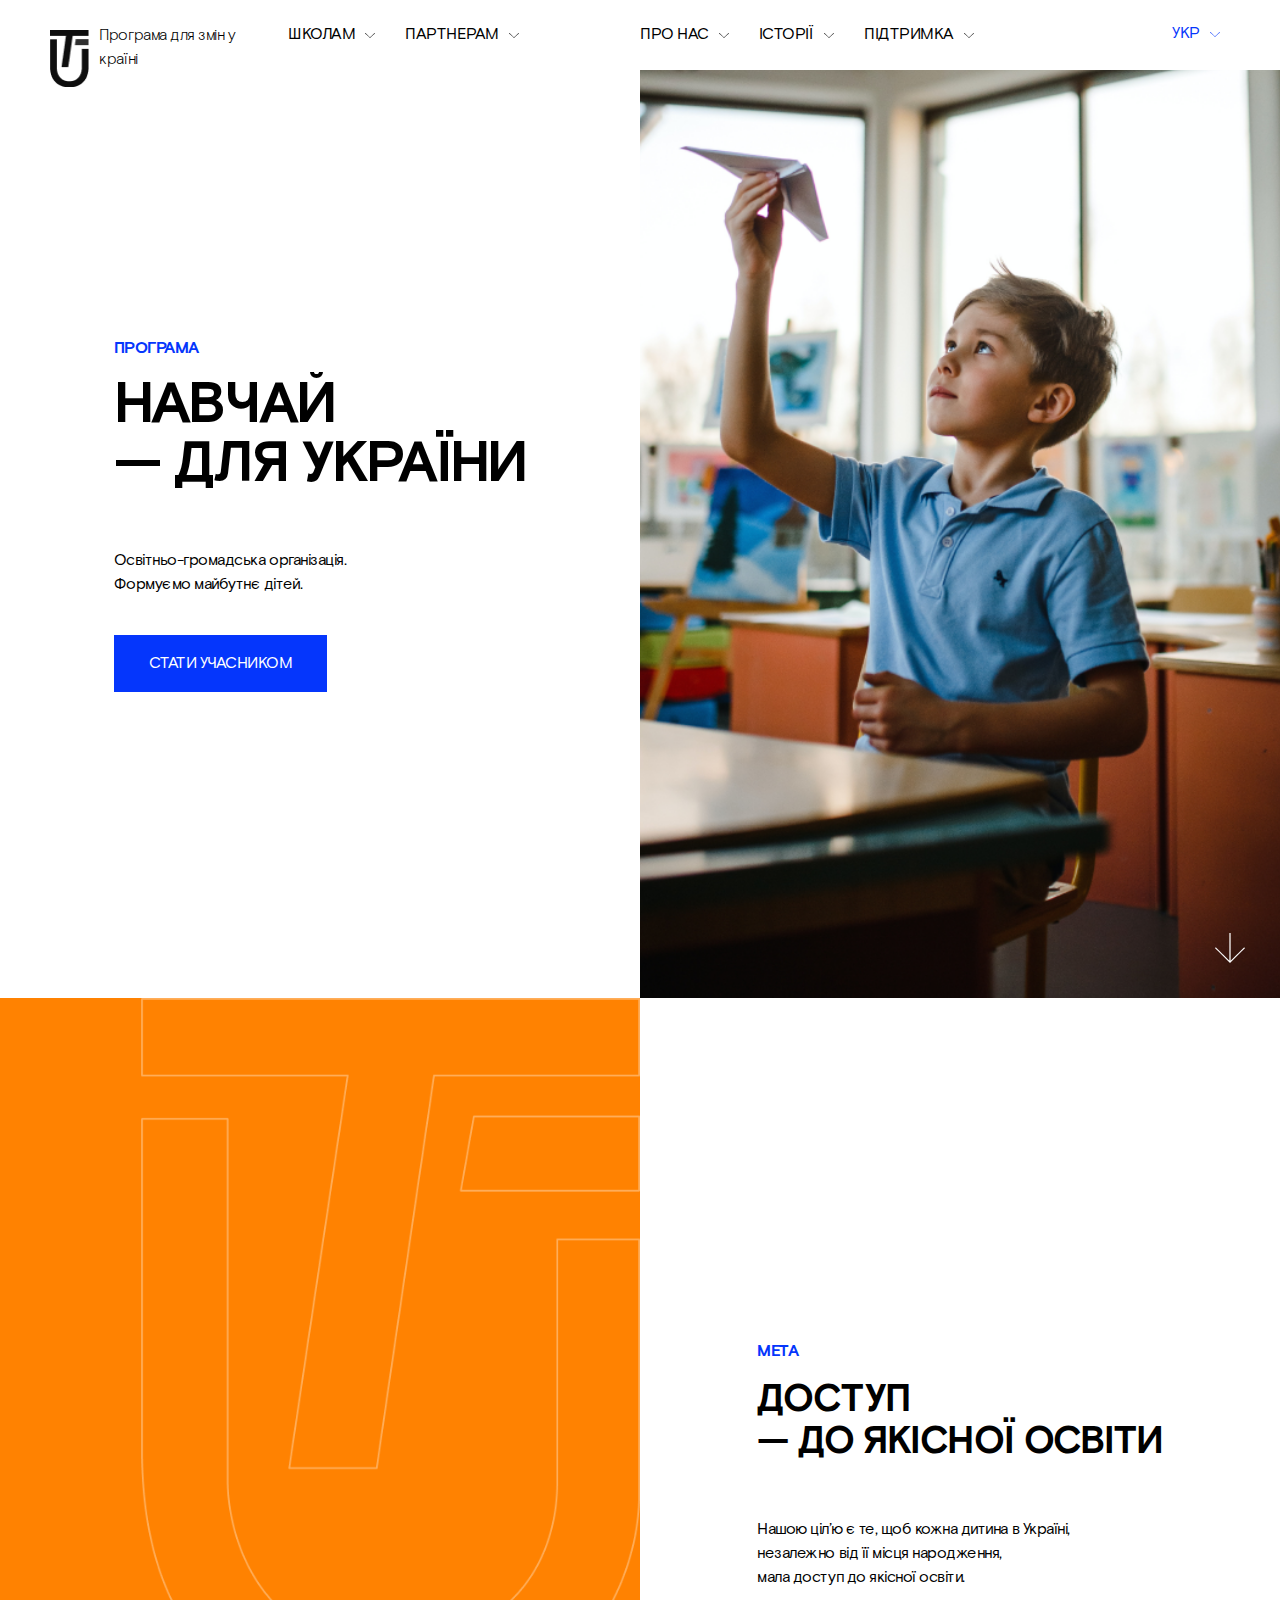
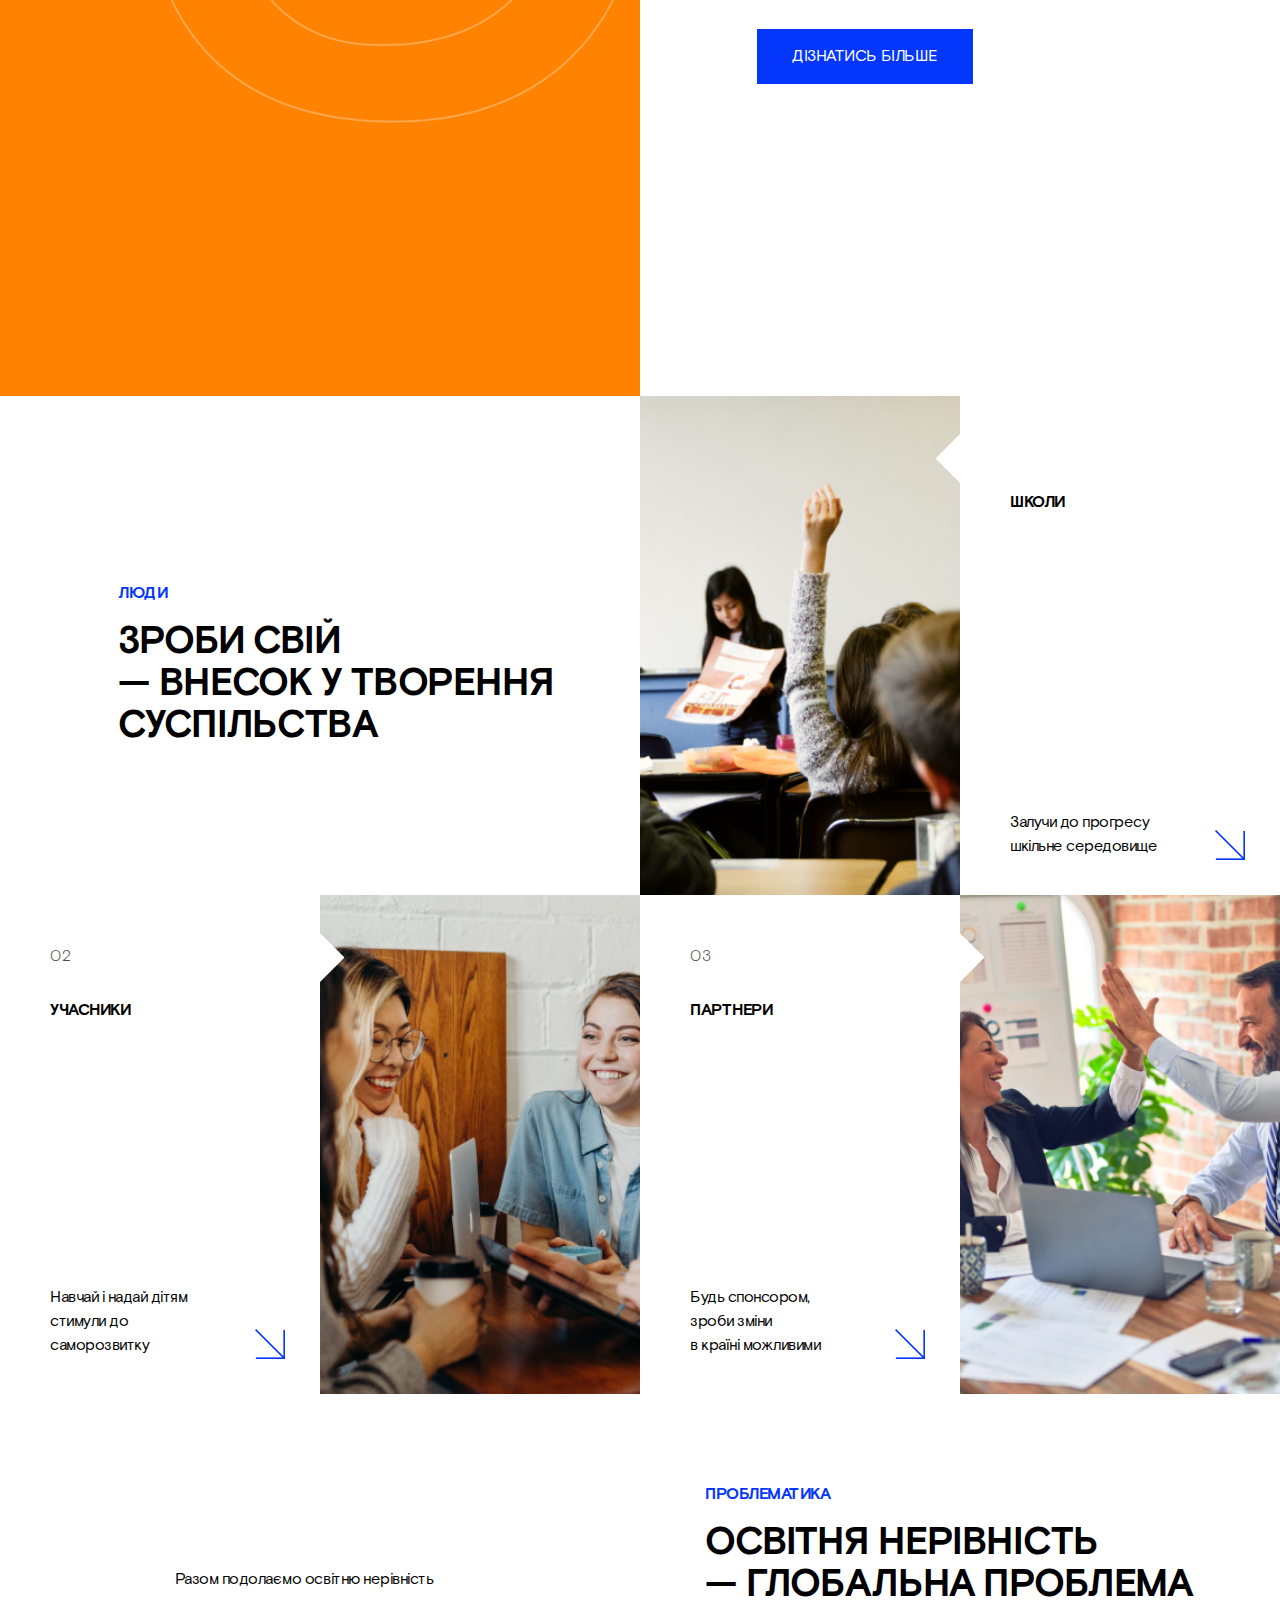
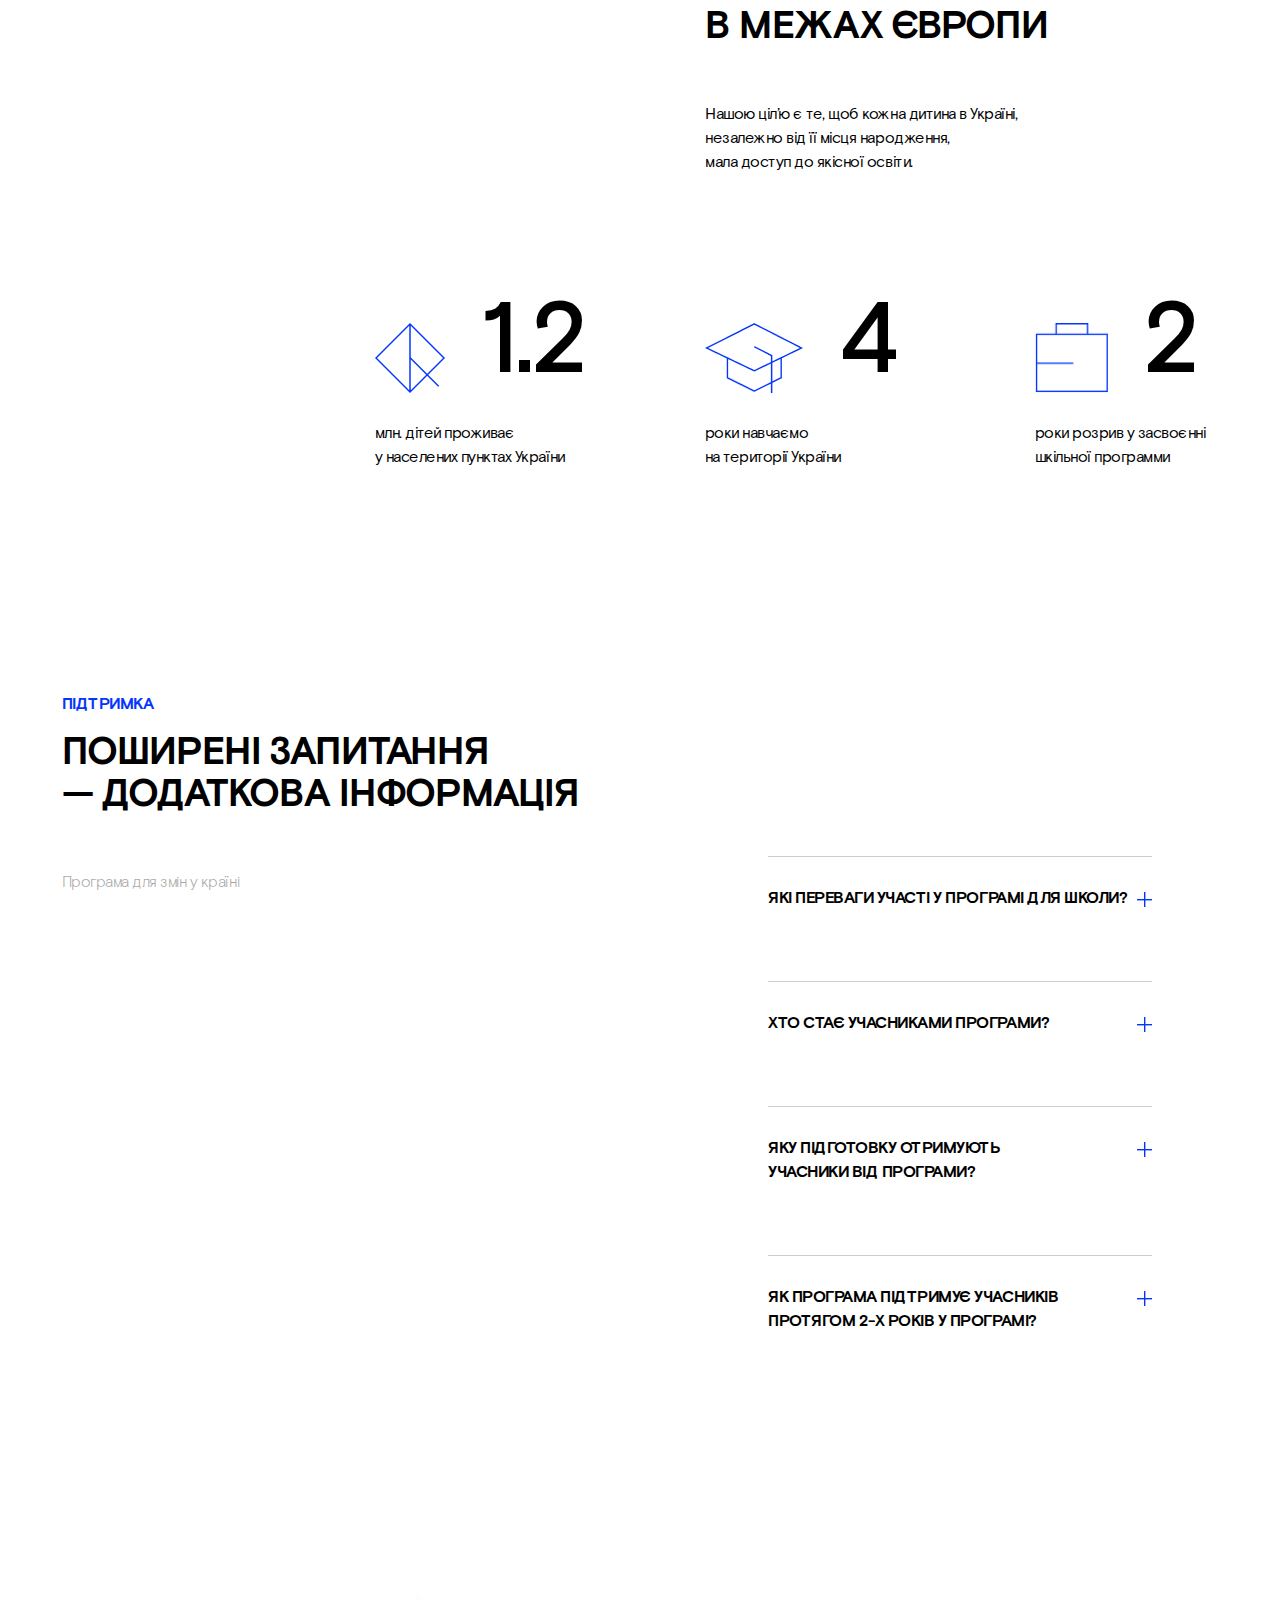
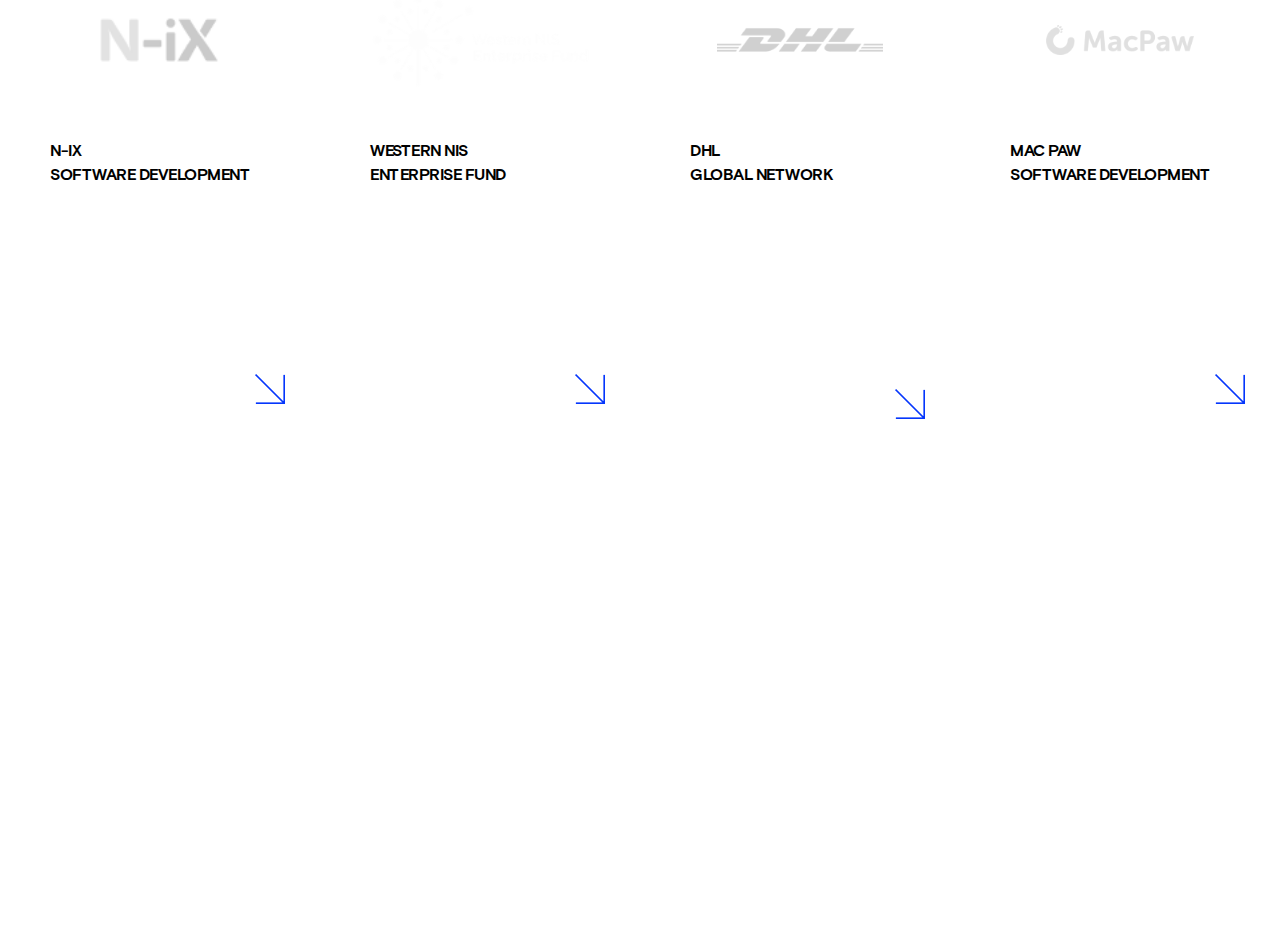
==== commit 3e43cbd6: "Add files via upload" ====
--- a/index.html
+++ b/index.html
@@ -293,7 +293,7 @@
         </div>
         <div class="unit_partners">
             <div class="menu_partners_full_top">
-                <img src="images/n_ix.png" alt="N-IX software development"  height="70%" class="img_partner_first">    
+                <img src="images/n_ix.png" alt="N-IX software development" class="img_partner_first">    
             </div>
             <div class="menu_partners_full_bottom">
                 <div class="menu_partners_bottom_top">
@@ -311,7 +311,7 @@
         </div>
         <div class="unit_partners">        
             <div class="menu_partners_full_top">
-                <img src="images/wNISef.png" alt="WESTERN NIS ENTERPRISE FUND"  height="70%" class="img_partner_second">    
+                <img src="images/wNISef.png" alt="WESTERN NIS ENTERPRISE FUND" class="img_partner_second">    
             </div>
             <div class="menu_partners_full_bottom">
                 <div class="menu_partners_bottom_top">
@@ -330,7 +330,7 @@
         </div>
         <div class="unit_partners">        
             <div class="menu_partners_full_top">
-                <img src="images/DHL.png" alt="DHL Global network"  height="30%" class="img_patner_third">    
+                <img src="images/DHL.png" alt="DHL Global network" class="img_patner_third">    
             </div>
             <div class="menu_partners_full_bottom">
                 <div class="menu_partners_bottom_top">
@@ -349,7 +349,7 @@
         </div>
         <div class="unit_partners">        
             <div class="menu_partners_full_top">
-                <img src="images/MacPaw.png" alt="MAC PAW software development"  height="30%" class="img_patner_fourth">    
+                <img src="images/MacPaw.png" alt="MAC PAW software development" class="img_patner_fourth">    
             </div>
             <div class="menu_partners_full_bottom">
                 <div class="menu_partners_bottom_top">
--- a/style.css
+++ b/style.css
@@ -555,18 +555,22 @@
 
 .img_partner_first {
     opacity: 0.550000011920929;
+    height: 55%;
 }
 
 .img_partner_second {
     opacity: 0.44999998807907104;
+    height: 55%;
 }
 
 .img_patner_third {
     opacity: 0.550000011920929;
+    height: 15%;
 }
 
 .img_patner_fourth {
     opacity: 0.3499999940395355;
+    height: 15%;
 }
 
 .unit_partners {
@@ -744,6 +748,30 @@
         height: 55px;
         margin: 45px 15px;
     }
+
+
+    /* PARTNERS */
+    
+    .img_partner_first {
+        opacity: 0.550000011920929;
+        height: 50%;
+    }
+    
+    .img_partner_second {
+        opacity: 0.44999998807907104;
+        height: 40%;
+    }
+    
+    .img_patner_third {
+        opacity: 0.550000011920929;
+        height: 10%;
+    }
+    
+    .img_patner_fourth {
+        opacity: 0.3499999940395355;
+        height: 10%;
+    }
+
 }
 @media screen and (max-width: 890px) {
 
@@ -755,8 +783,8 @@
         grid-template-columns: 1fr 1fr;
         grid-template-rows: 1fr 1fr 1fr 1fr 1fr 
                             1fr 1fr 1fr 1fr 1fr 
-                            1fr 0.75fr 0.75fr 0.75fr 0.3fr 
-                            0.4fr 1fr 1fr 1fr 1fr;
+                            1fr 0.75fr 0.75fr 0.75fr 0.5fr 
+                            0.5fr 1fr 1.3fr 1fr 1fr;
     }
 
 
@@ -912,6 +940,38 @@
     .infogr_problems {
         display: none;
     }
+
+
+    /* PARTNERS */
+    
+    .img_partner_first {
+        opacity: 0.550000011920929;
+        height: 45%;
+    }
+    
+    .img_partner_second {
+        opacity: 0.44999998807907104;
+        height: 35%;
+    }
+    
+    .img_patner_third {
+        opacity: 0.550000011920929;
+        height: 15%;
+    }
+    
+    .img_patner_fourth {
+        opacity: 0.3499999940395355;
+        height: 15%;
+    }
+
+    .menu_partners_text {
+        margin: 50px 0px 0px 30px;
+    }
+    
+    .menu_partners_h1 {
+        margin: 0px 0px 0px 30px;
+    }
+    
 }
 @media screen and (max-width: 500px) {
 
@@ -941,4 +1001,36 @@
     .img_logo {
         margin: 30px 0px 0px 0px;
     } */
+
+
+    /* PARTNERS */
+    
+    .img_partner_first {
+        opacity: 0.550000011920929;
+        height: 40%;
+    }
+    
+    .img_partner_second {
+        opacity: 0.44999998807907104;
+        height: 30%;
+    }
+    
+    .img_patner_third {
+        opacity: 0.550000011920929;
+        height: 10%;
+    }
+    
+    .img_patner_fourth {
+        opacity: 0.3499999940395355;
+        height: 10%;
+    }
+
+    .menu_partners_text {
+        margin: 50px 0px 0px 30px;
+    }
+    
+    .menu_partners_h1 {
+        margin: 0px 0px 0px 30px;
+    }
+    
 }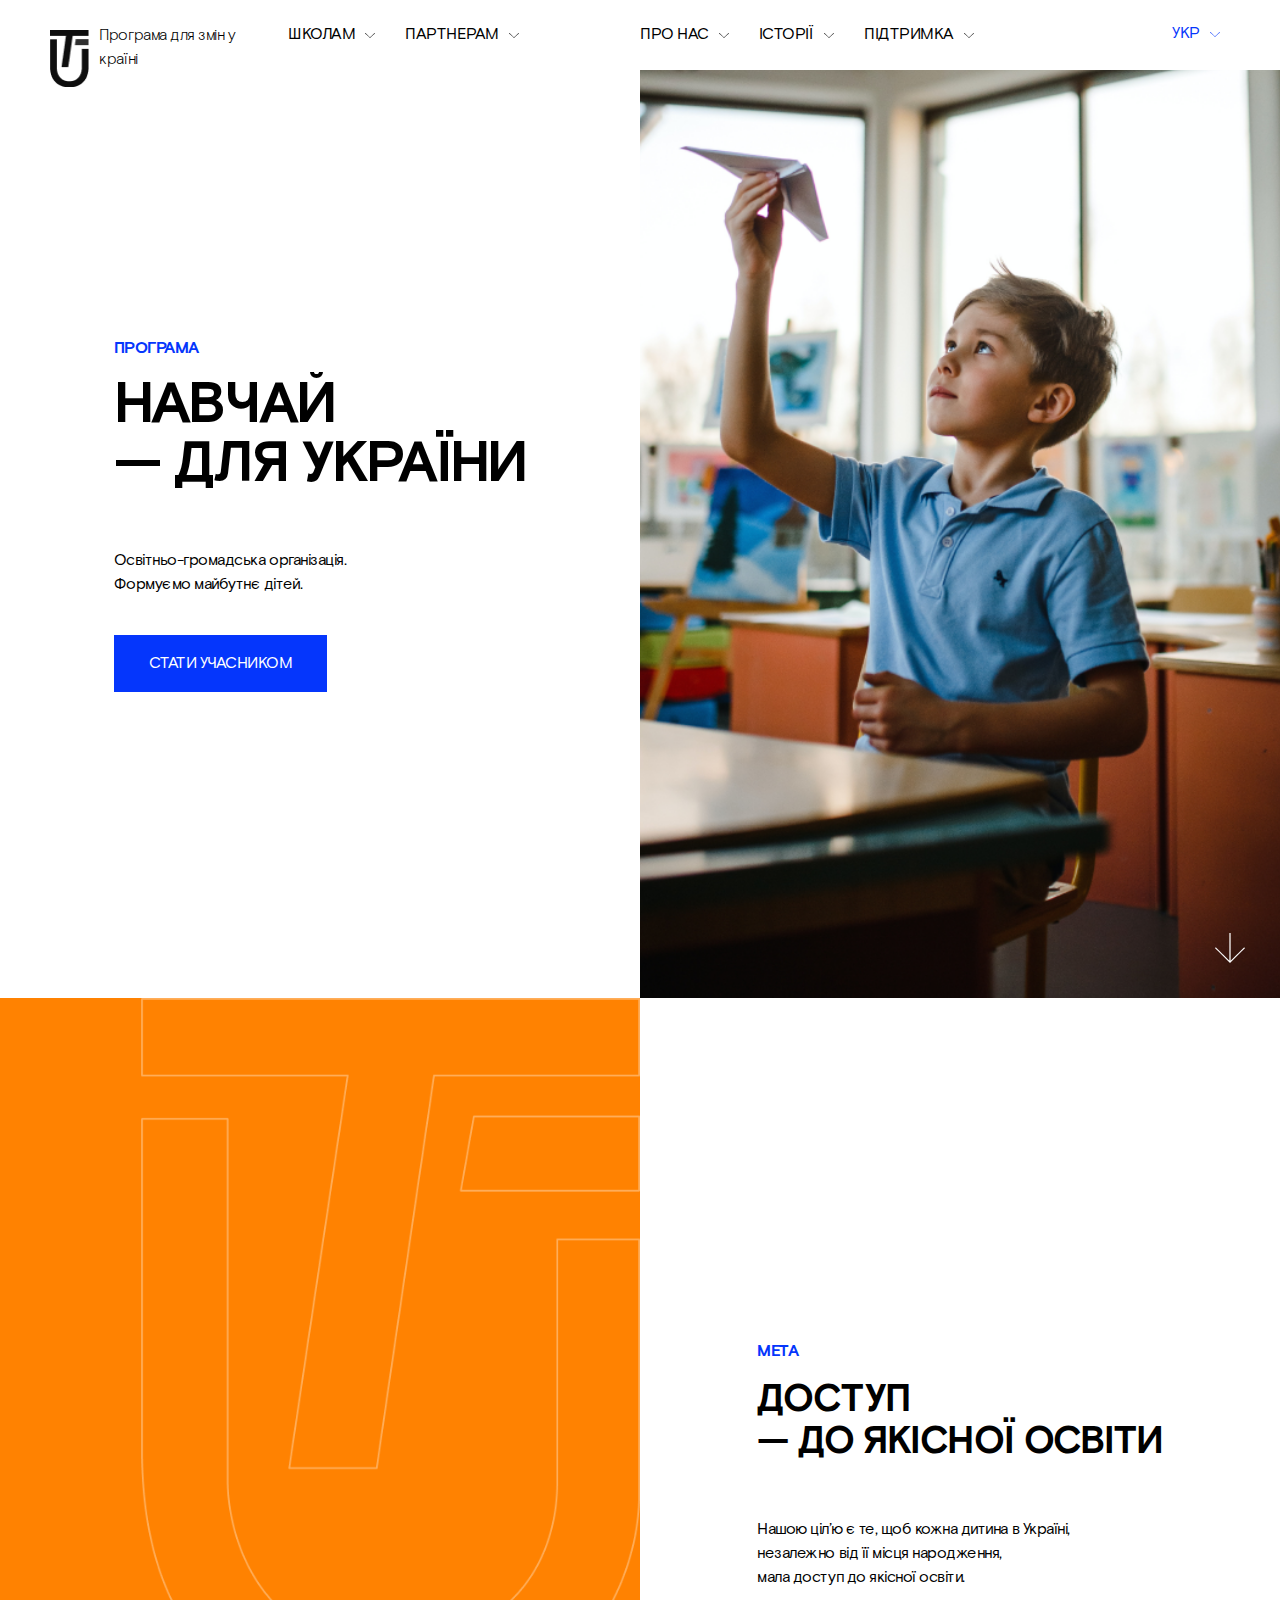
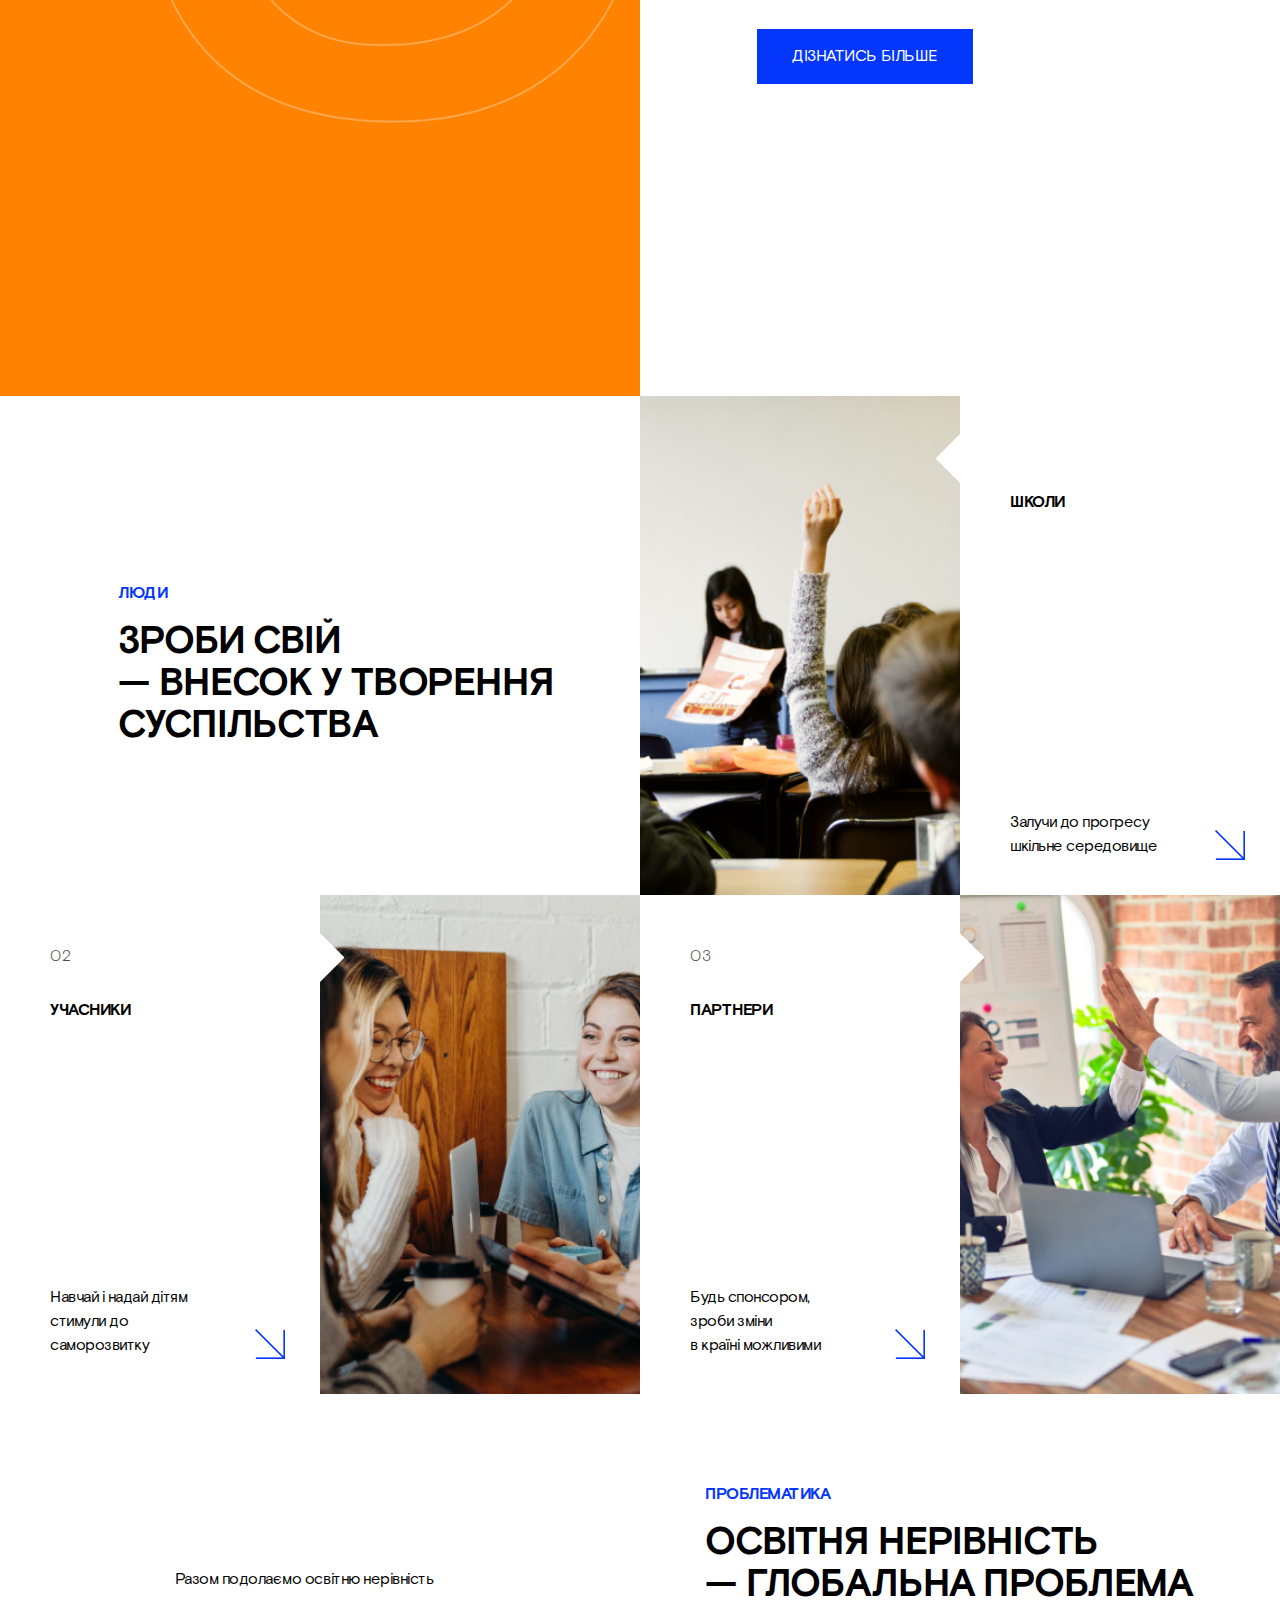
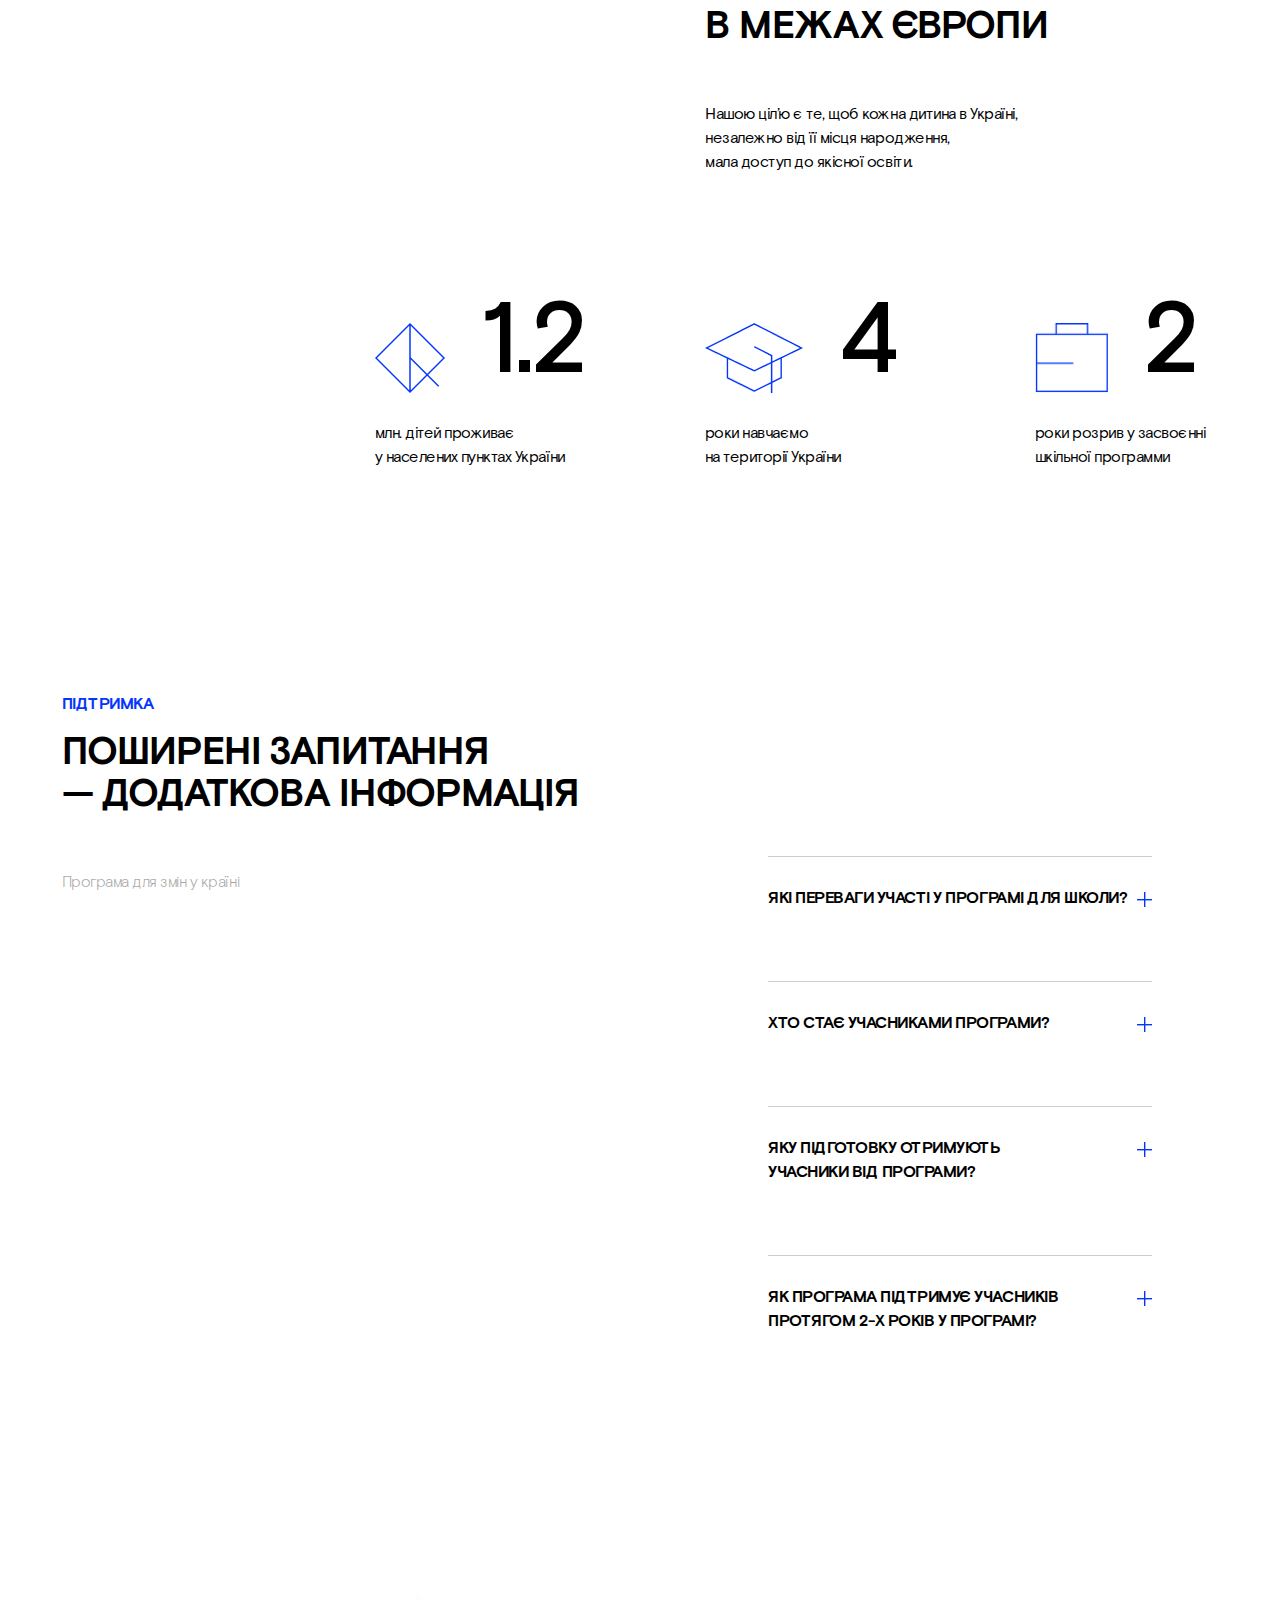
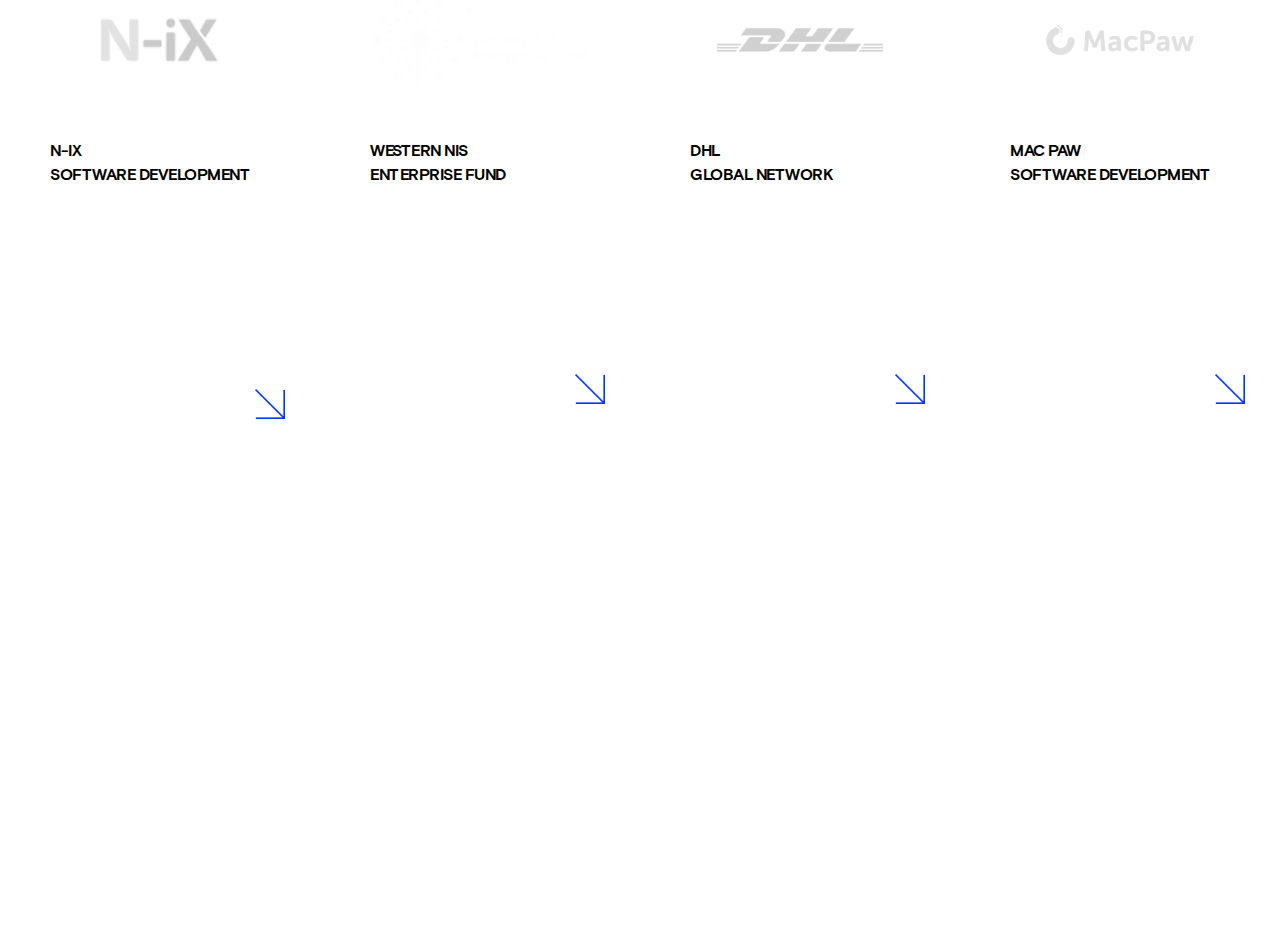
==== commit 3c0a5a32: "Add files via upload" ====
--- a/index.html
+++ b/index.html
@@ -209,7 +209,7 @@
         <div class="q_and_a_support">
             <div class="q_and_a_container">
                 <div class="q_and_a">
-                    <input type="checkbox" id="first_q" name="q_and_a" class="input_radio_hidden_q_a">
+                    <input type="radio" id="first_q" name="q_and_a" class="input_radio_hidden_q_a">
                     <label for="first_q" class="q_container">
                         <p class="q_p">ЯКІ ПЕРЕВАГИ УЧАСТІ У ПРОГРАМІ ДЛЯ ШКОЛИ?</p>
                         <svg xmlns="http://www.w3.org/2000/svg" width="15" height="15" viewBox="0 0 15 15" class="minus" fill="none">
@@ -229,7 +229,7 @@
                 </div>
                 <div class="stick_q_and_a"></div>
                 <div class="q_and_a">
-                    <input type="checkbox" id="second_q" name="q_and_a" class="input_radio_hidden_q_a">
+                    <input type="radio" id="second_q" name="q_and_a" class="input_radio_hidden_q_a">
                     <label for="second_q" class="q_container">
                         <p class="q_p">ХТО СТАЄ УЧАСНИКАМИ ПРОГРАМИ?</p>
                         <svg xmlns="http://www.w3.org/2000/svg" width="15" height="15" viewBox="0 0 15 15" class="minus" fill="none">
@@ -249,7 +249,7 @@
                 </div>
                 <div class="stick_q_and_a"></div>
                 <div class="q_and_a">
-                    <input type="checkbox" id="third_q" name="q_and_a" class="input_radio_hidden_q_a">
+                    <input type="radio" id="third_q" name="q_and_a" class="input_radio_hidden_q_a">
                     <label for="third_q" class="q_container">
                         <p class="q_p">яку підготовку отримують <br>
                             учасники від програми?</p>
@@ -270,7 +270,7 @@
                 </div>
                 <div class="stick_q_and_a"></div>
                 <div class="q_and_a">
-                    <input type="checkbox" id="fourth_q" name="q_and_a" class="input_radio_hidden_q_a">
+                    <input type="radio" id="fourth_q" name="q_and_a" class="input_radio_hidden_q_a">
                     <label for="fourth_q" class="q_container">
                         <p class="q_p">ЯК ПРОГРАМА ПІДТРИМУЄ учасників <br>
                             ПРОТЯГОМ 2-Х РОКІВ У ПРОГРАМІ?</p>
@@ -299,8 +299,9 @@
                 <div class="menu_partners_bottom_top">
                     <h1 class="menu_partners_h1">N-IX<br>
                         software development</h1>
-                    <p class="menu_partners_text">Навчай і надай дітям<br>
-                        стимули до саморозвитку</p>
+                    <p class="menu_partners_text">IT-компанія, що працює <br>
+                        із програмним забезпеченням <br>
+                        в областях телекомунікацій, фінансів, ЗМІ.</p>
                 </div>
                 <div class="menu_partners_bottom_bottom">
                     <a class="rectangle_vector" href="#">
@@ -337,8 +338,8 @@
                     <h1 class="menu_partners_h1">DHL <br>
                         Global network</h1>
                     <p class="menu_partners_text">Міжнародна компанія <br>
-                        експрес-доставки вантажів і документів, <br>
-                        лідер світових ринків.</p>
+                        експрес-доставки вантажів і <br>
+                        документів, лідер світових ринків.</p>
                 </div>
                 <div class="menu_partners_bottom_bottom">
                     <a class="rectangle_vector" href="#">
--- a/style.css
+++ b/style.css
@@ -784,7 +784,7 @@
         grid-template-rows: 1fr 1fr 1fr 1fr 1fr 
                             1fr 1fr 1fr 1fr 1fr 
                             1fr 0.75fr 0.75fr 0.75fr 0.5fr 
-                            0.5fr 1fr 1.3fr 1fr 1fr;
+                            0.5fr 1fr 1.5fr 1fr 1fr;
     }
 
 
@@ -965,11 +965,23 @@
     }
 
     .menu_partners_text {
-        margin: 50px 0px 0px 30px;
+        margin: 30px 0px 0px 30px;
     }
     
     .menu_partners_h1 {
         margin: 0px 0px 0px 30px;
+    }
+    
+    .unit_partners:hover > .menu_partners_full_bottom .menu_partners_h1 {
+        margin: 0px 0px 0px 30px;
+    }
+
+    .q_and_a_container {
+        margin: 0px 0px 0px 0px;
+    }
+
+    .t_support_container {
+        margin: 0px 30px;
     }
     
 }
@@ -1026,11 +1038,22 @@
     }
 
     .menu_partners_text {
-        margin: 50px 0px 0px 30px;
+        margin: 30px 0px 0px 30px;
     }
     
     .menu_partners_h1 {
         margin: 0px 0px 0px 30px;
     }
-    
+
+    .unit_partners:hover > .menu_partners_full_bottom .menu_partners_h1 {
+        margin: 0px 0px 0px 30px;
+    }
+
+    .q_and_a_container {
+        margin: 0px 0px 0px 0px;
+    }
+
+    .t_support_container {
+        margin-top: 0px;
+    }
 }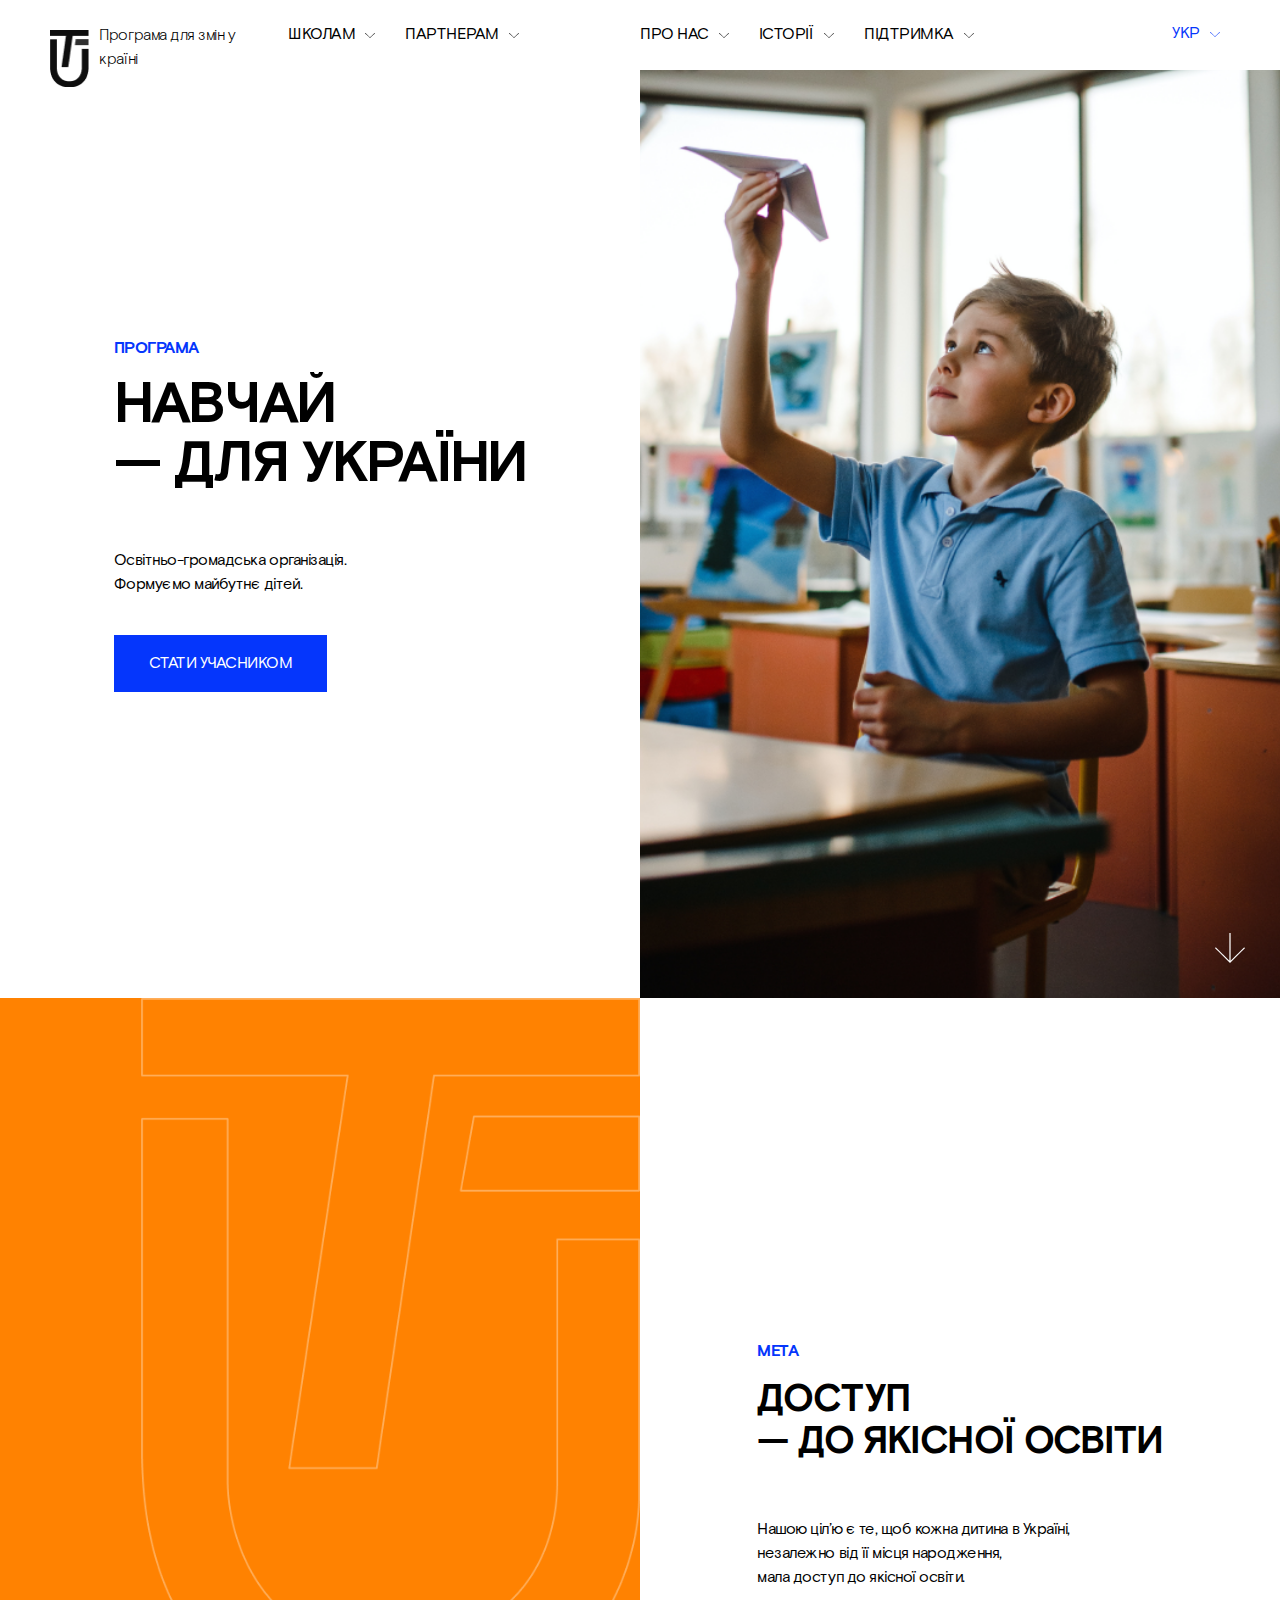
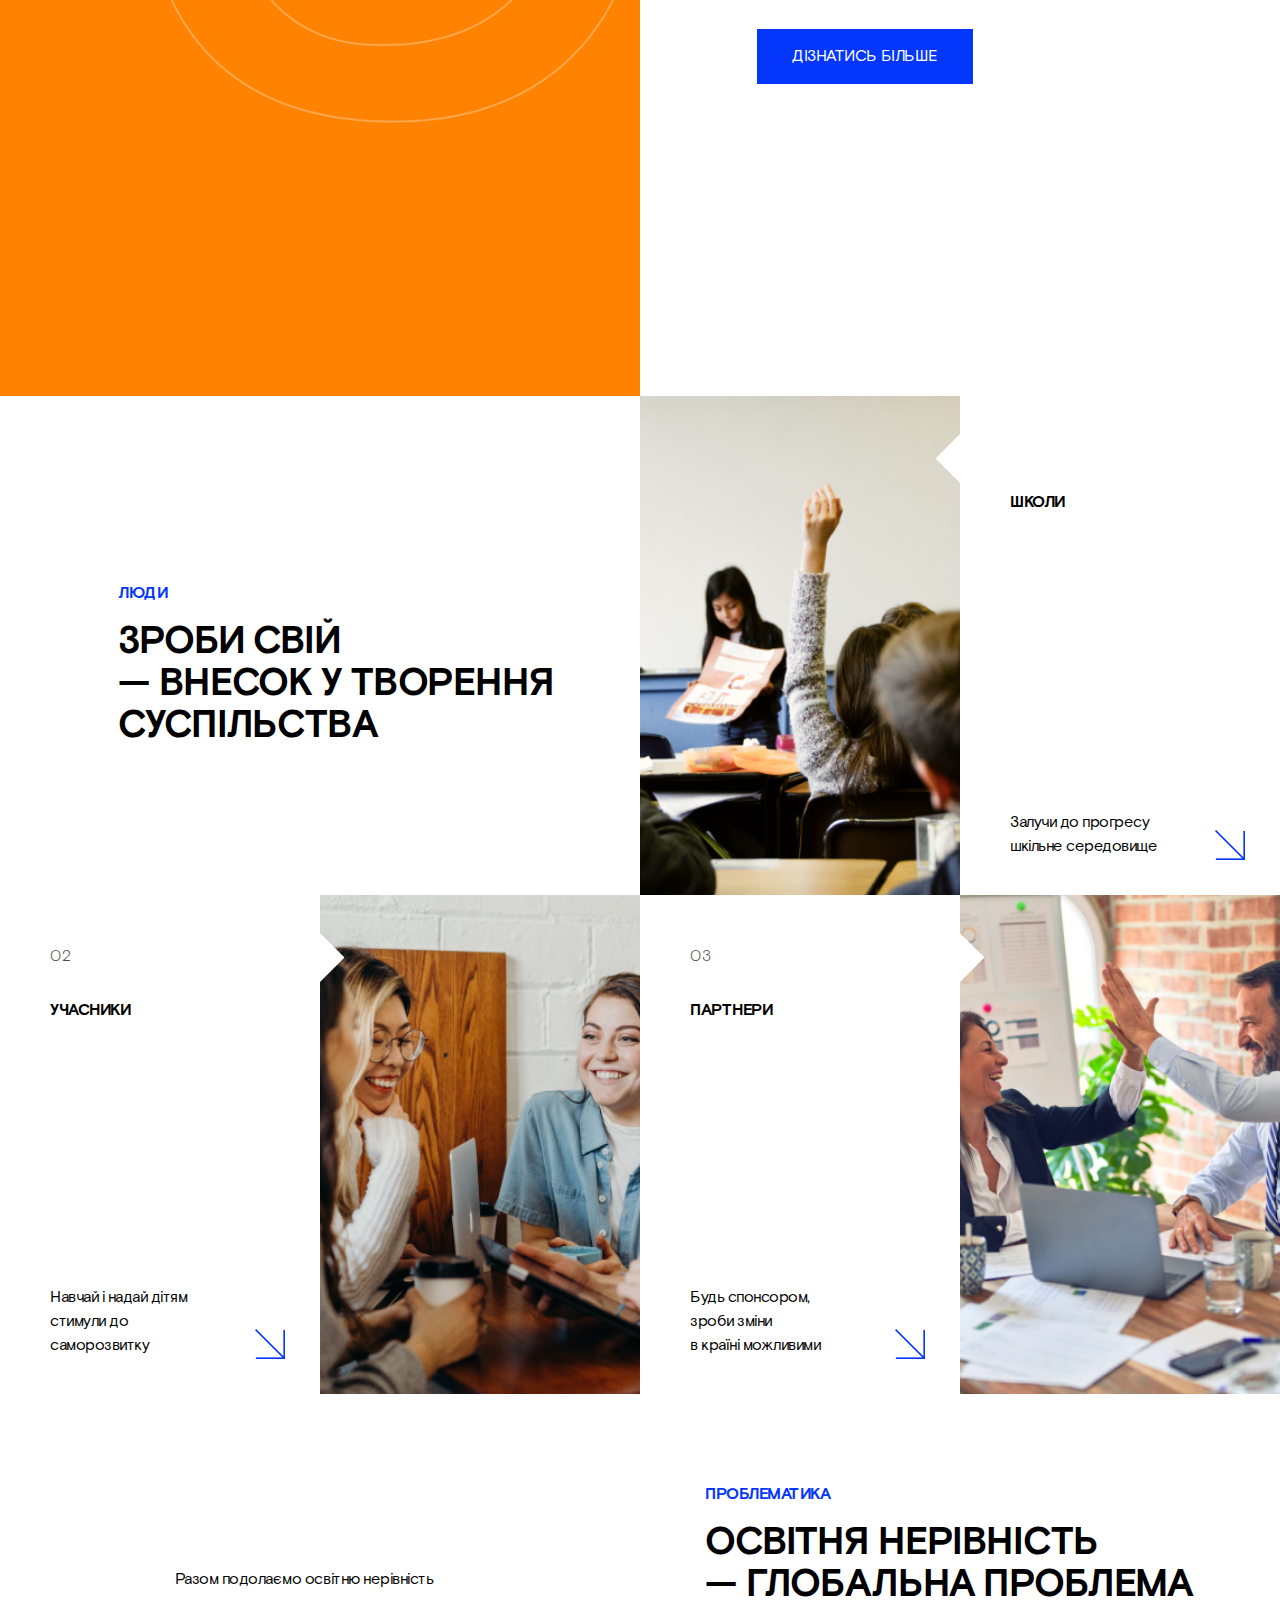
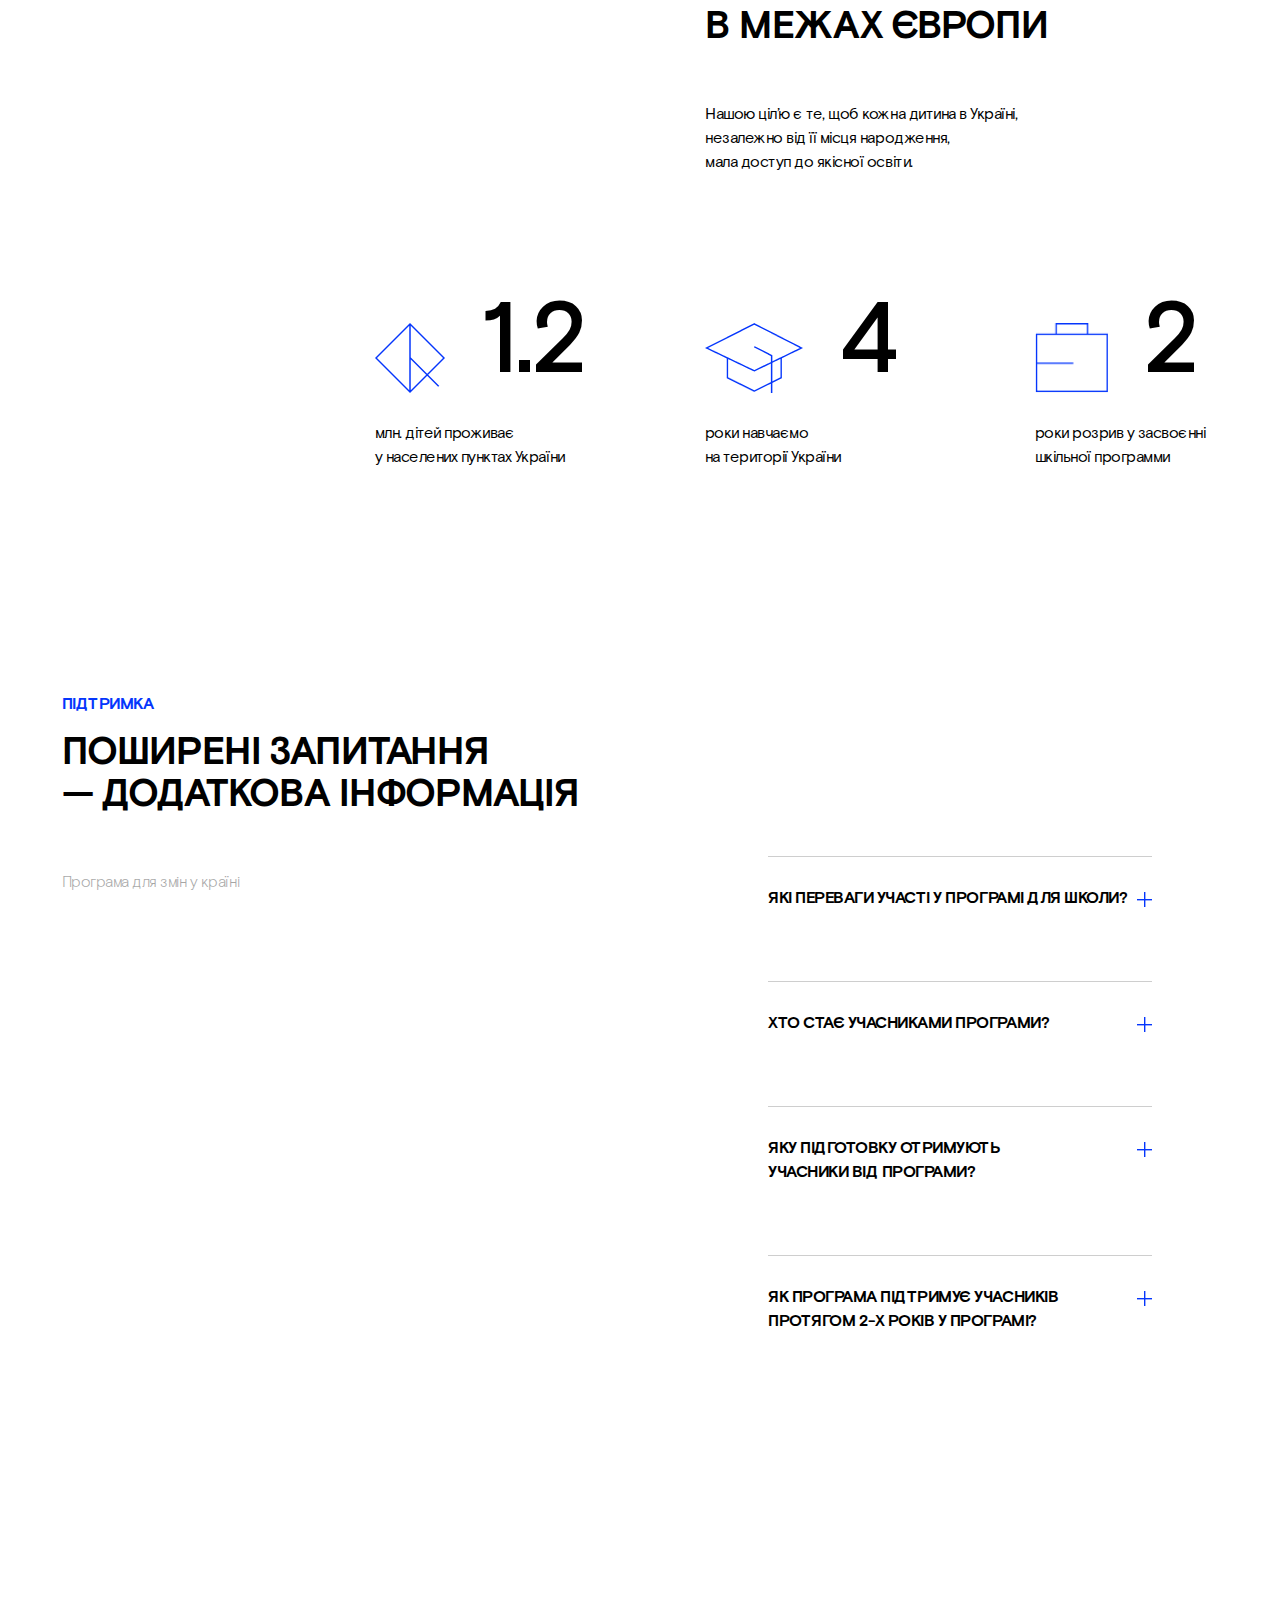
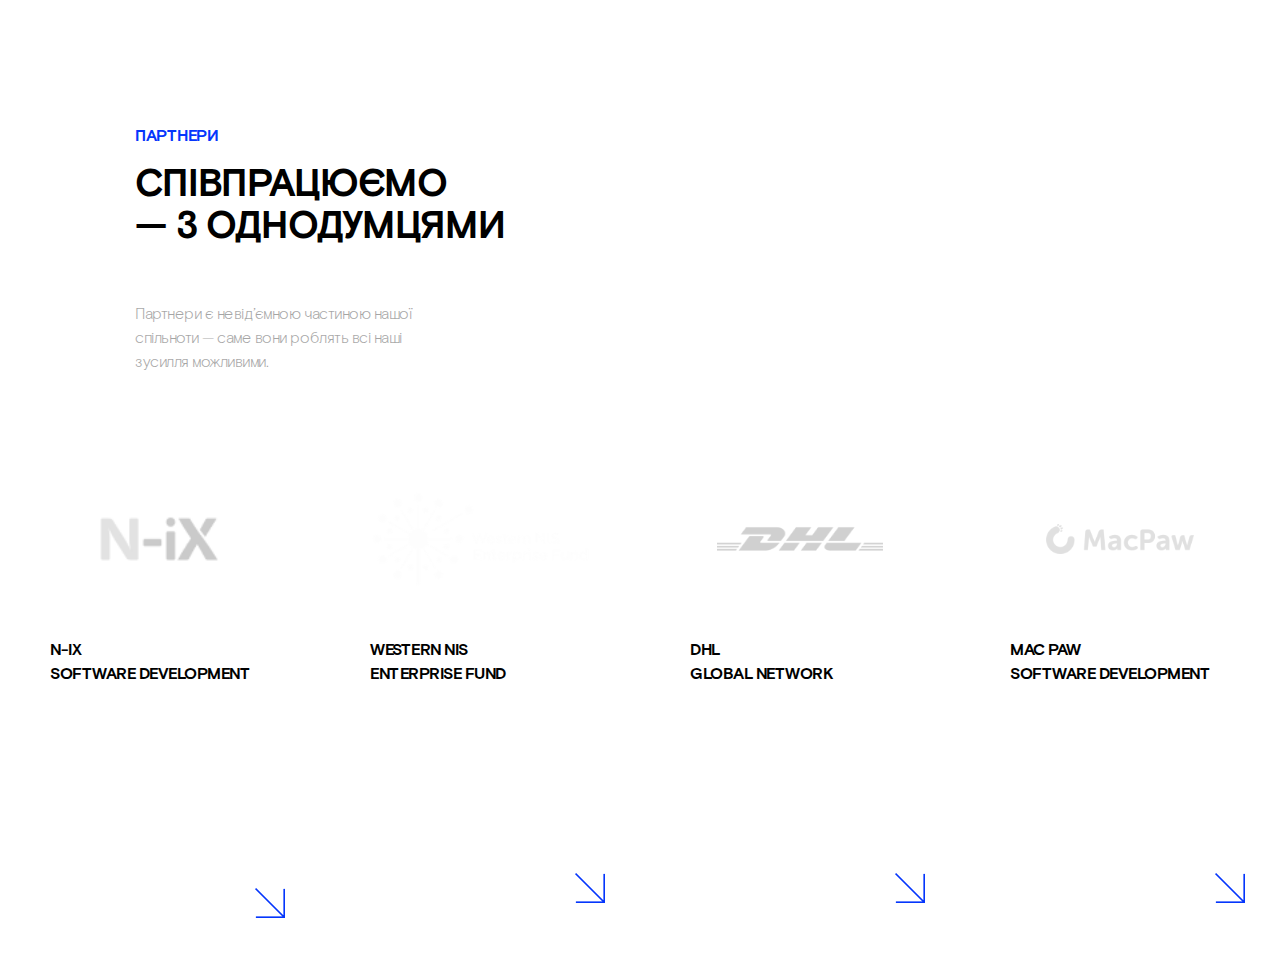
==== commit bd06d9f0: "Add files via upload" ====
--- a/index.html
+++ b/index.html
@@ -291,6 +291,19 @@
                 </div>
             </div>
         </div>
+        <div class="t_univrsal">
+            <div class="t_univesal_container">
+                <div class="t_support_container">
+                    <h3 class="h3">партнери</h3>
+                    <h1 class="h1_s">співпрацюємо <br>
+                        — з однодумцями</h1>
+                    <p class="p_support">Партнери є невід’ємною частиною нашої <br>
+                        спільноти — саме вони роблять всі наші <br>
+                        зусилля можливими.</p>
+                </div>
+            </div>
+        </div>
+        <div class="t_univrsal_fake"></div>
         <div class="unit_partners">
             <div class="menu_partners_full_top">
                 <img src="images/n_ix.png" alt="N-IX software development" class="img_partner_first">    
--- a/style.css
+++ b/style.css
@@ -630,6 +630,19 @@
     transition: 0.3s;
 }
 
+.t_univrsal_fake { 
+    grid-column: span 2;
+    grid-row: span 1;
+}
+.t_univrsal { 
+    grid-column: span 2;
+    grid-row: span 1;
+    display: flex;
+    align-items: center;
+    justify-content: center;
+}
+
+
 .unit_partners:hover > .menu_partners_full_bottom .menu_partners_h1 {
     color: white;
     font-family: 'Basis Grotesque Pro';
@@ -784,7 +797,7 @@
         grid-template-rows: 1fr 1fr 1fr 1fr 1fr 
                             1fr 1fr 1fr 1fr 1fr 
                             1fr 0.75fr 0.75fr 0.75fr 0.5fr 
-                            0.5fr 1fr 1.5fr 1fr 1fr;
+                            0.5fr 1fr 1.7fr 1fr 1fr 1fr 1fr 1fr;
     }
 
 
@@ -944,28 +957,37 @@
 
     /* PARTNERS */
     
+    .t_univrsal_fake { 
+        display: none;
+    }
+
+    .unit_partners {
+        grid-column: span 2;
+        grid-row: span 1;
+    }
+    
     .img_partner_first {
         opacity: 0.550000011920929;
-        height: 45%;
+        height: 70%;
     }
     
     .img_partner_second {
         opacity: 0.44999998807907104;
-        height: 35%;
+        height: 40%;
     }
     
     .img_patner_third {
         opacity: 0.550000011920929;
-        height: 15%;
+        height: 20%;
     }
     
     .img_patner_fourth {
         opacity: 0.3499999940395355;
-        height: 15%;
+        height: 20%;
     }
 
     .menu_partners_text {
-        margin: 30px 0px 0px 30px;
+        margin: 30px 0px 30px 30px;
     }
     
     .menu_partners_h1 {
@@ -1019,26 +1041,26 @@
     
     .img_partner_first {
         opacity: 0.550000011920929;
-        height: 40%;
+        height: 70%;
     }
     
     .img_partner_second {
         opacity: 0.44999998807907104;
-        height: 30%;
+        height: 40%;
     }
     
     .img_patner_third {
         opacity: 0.550000011920929;
-        height: 10%;
+        height: 20%;
     }
     
     .img_patner_fourth {
         opacity: 0.3499999940395355;
-        height: 10%;
+        height: 20%;
     }
 
     .menu_partners_text {
-        margin: 30px 0px 0px 30px;
+        margin: 30px 0px 30px 30px;
     }
     
     .menu_partners_h1 {
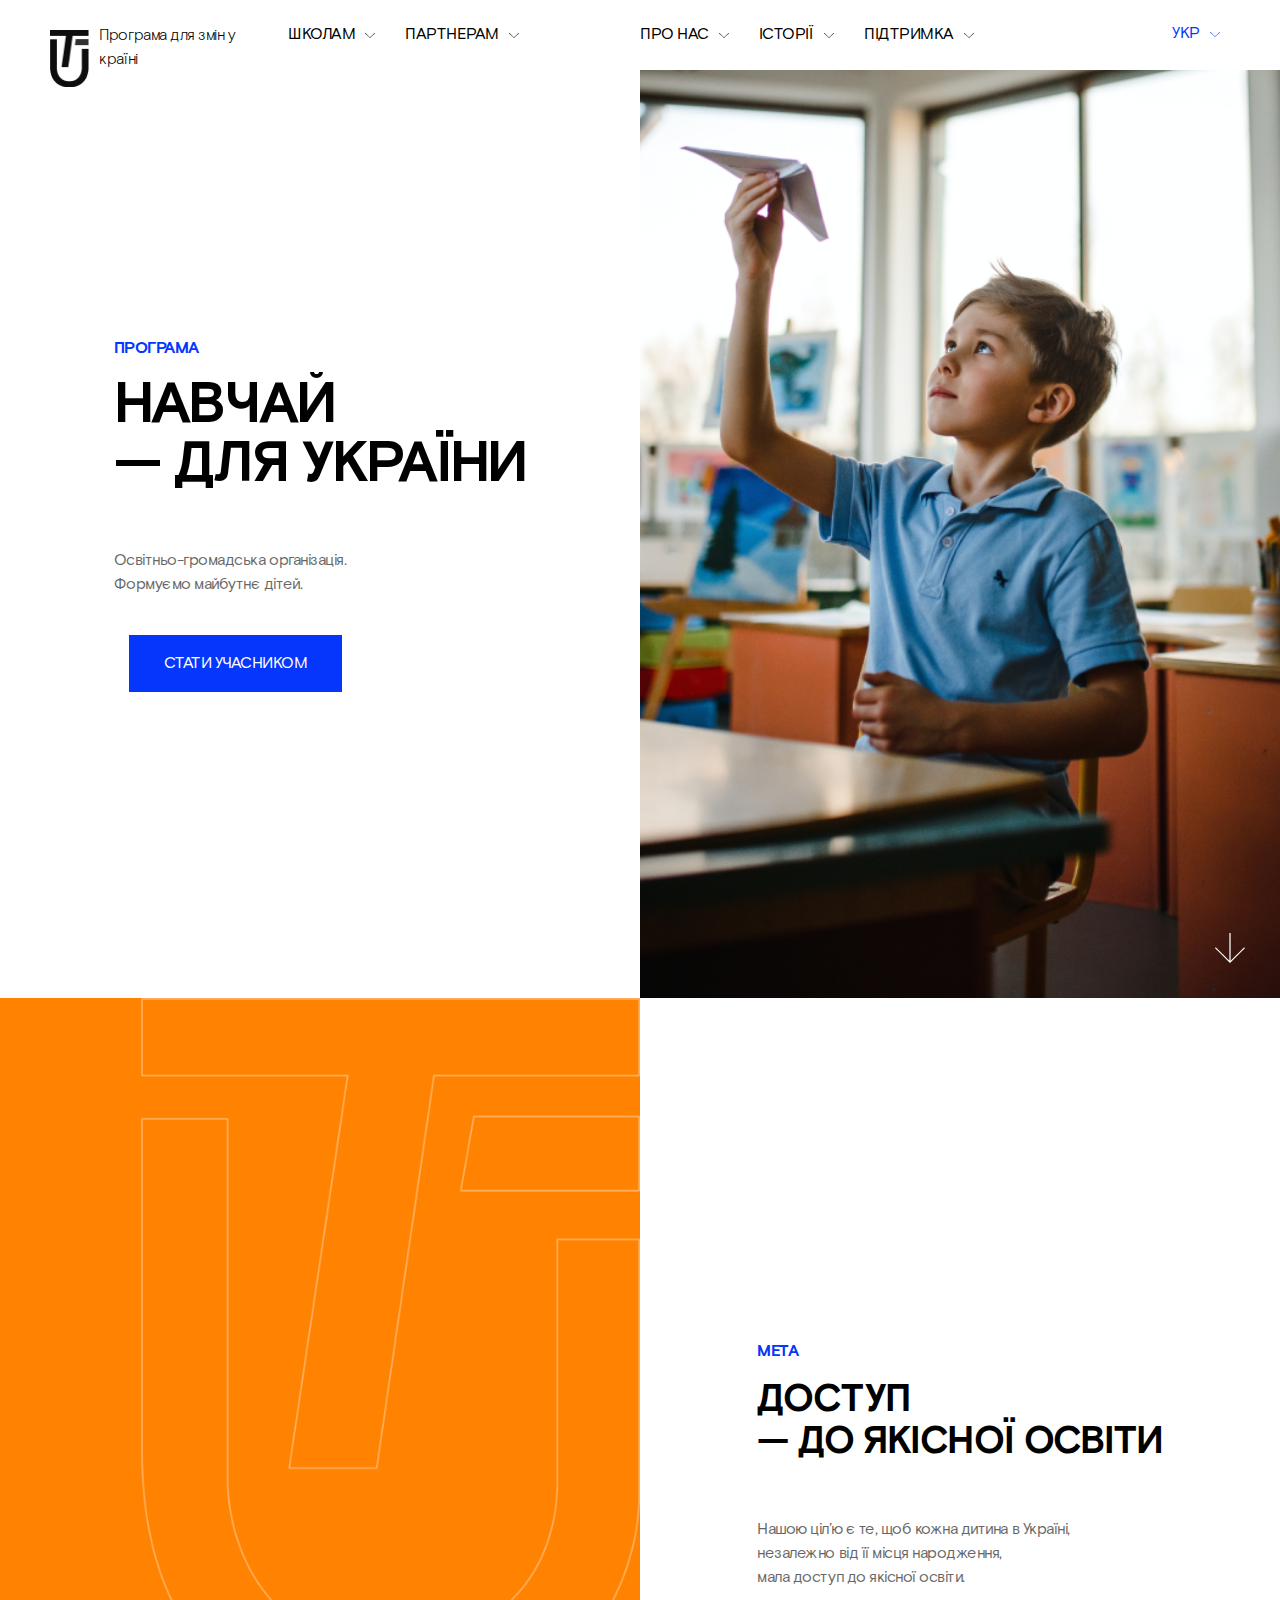
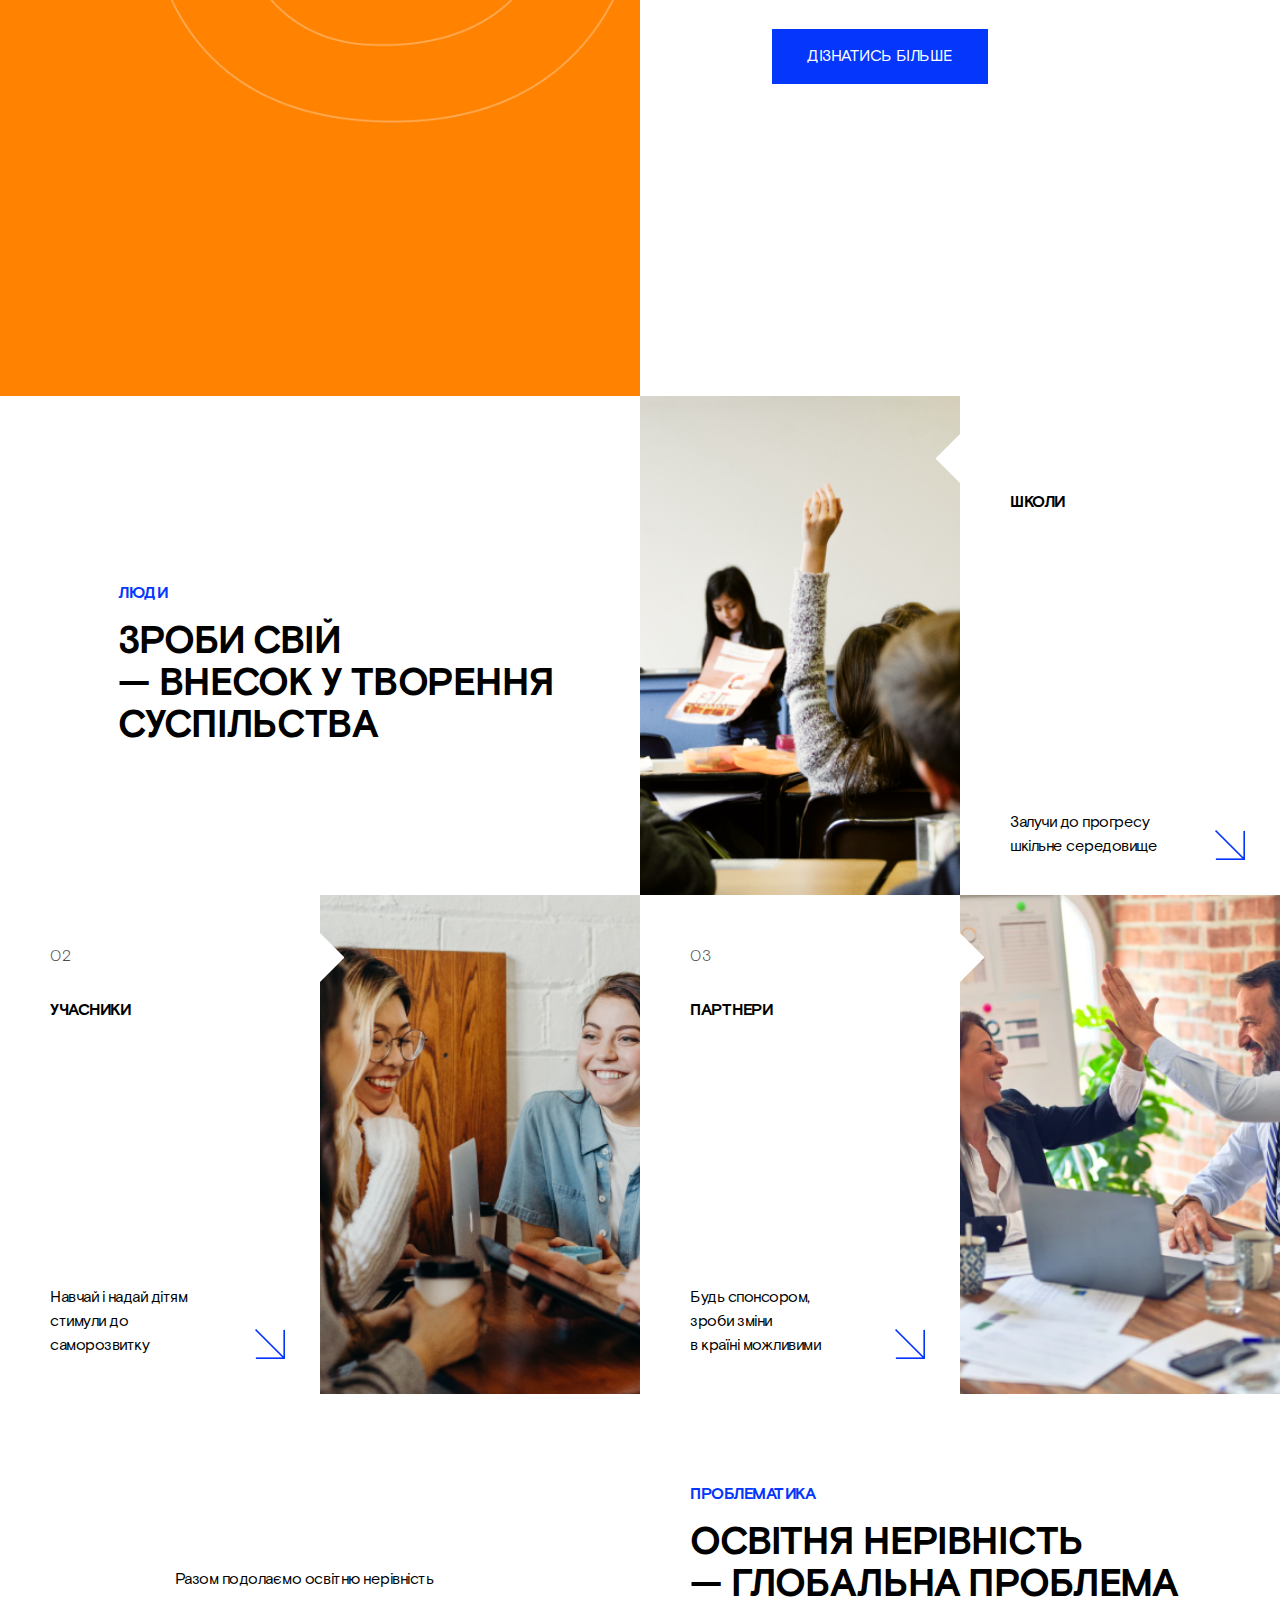
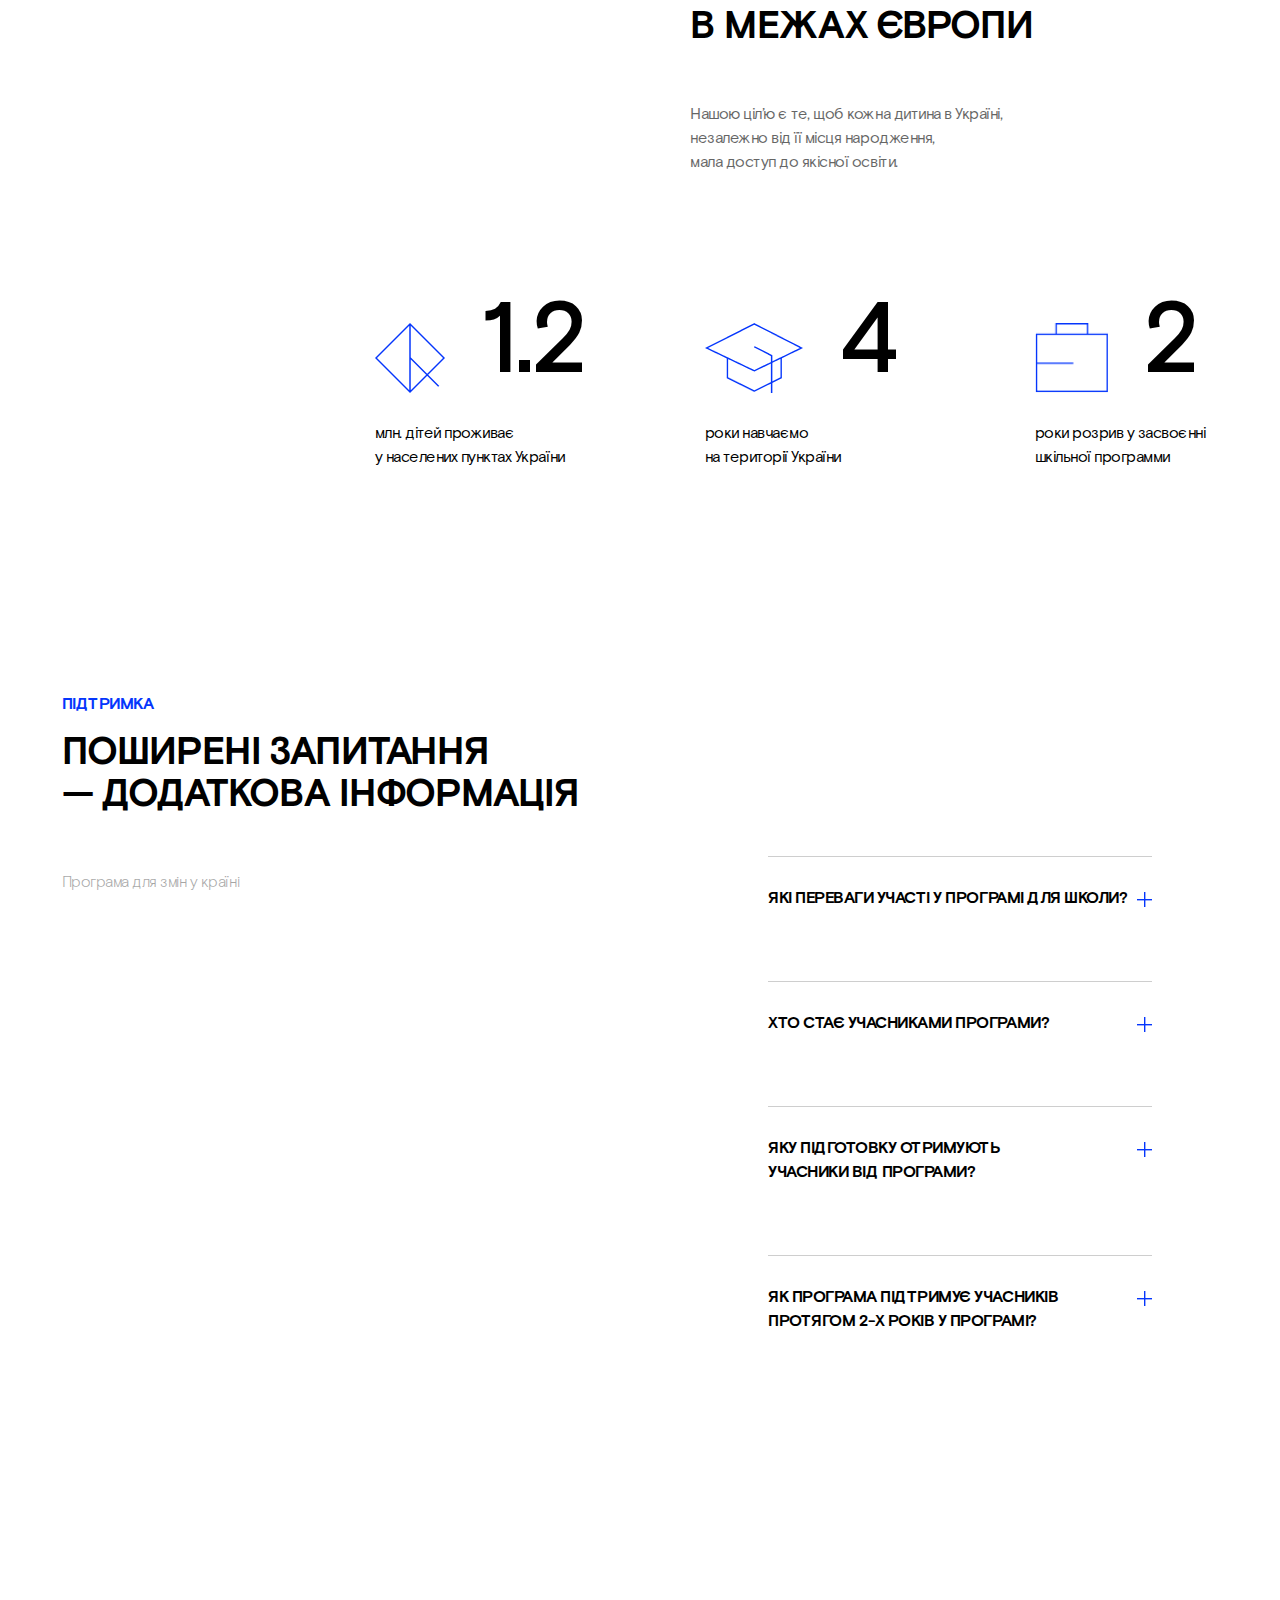
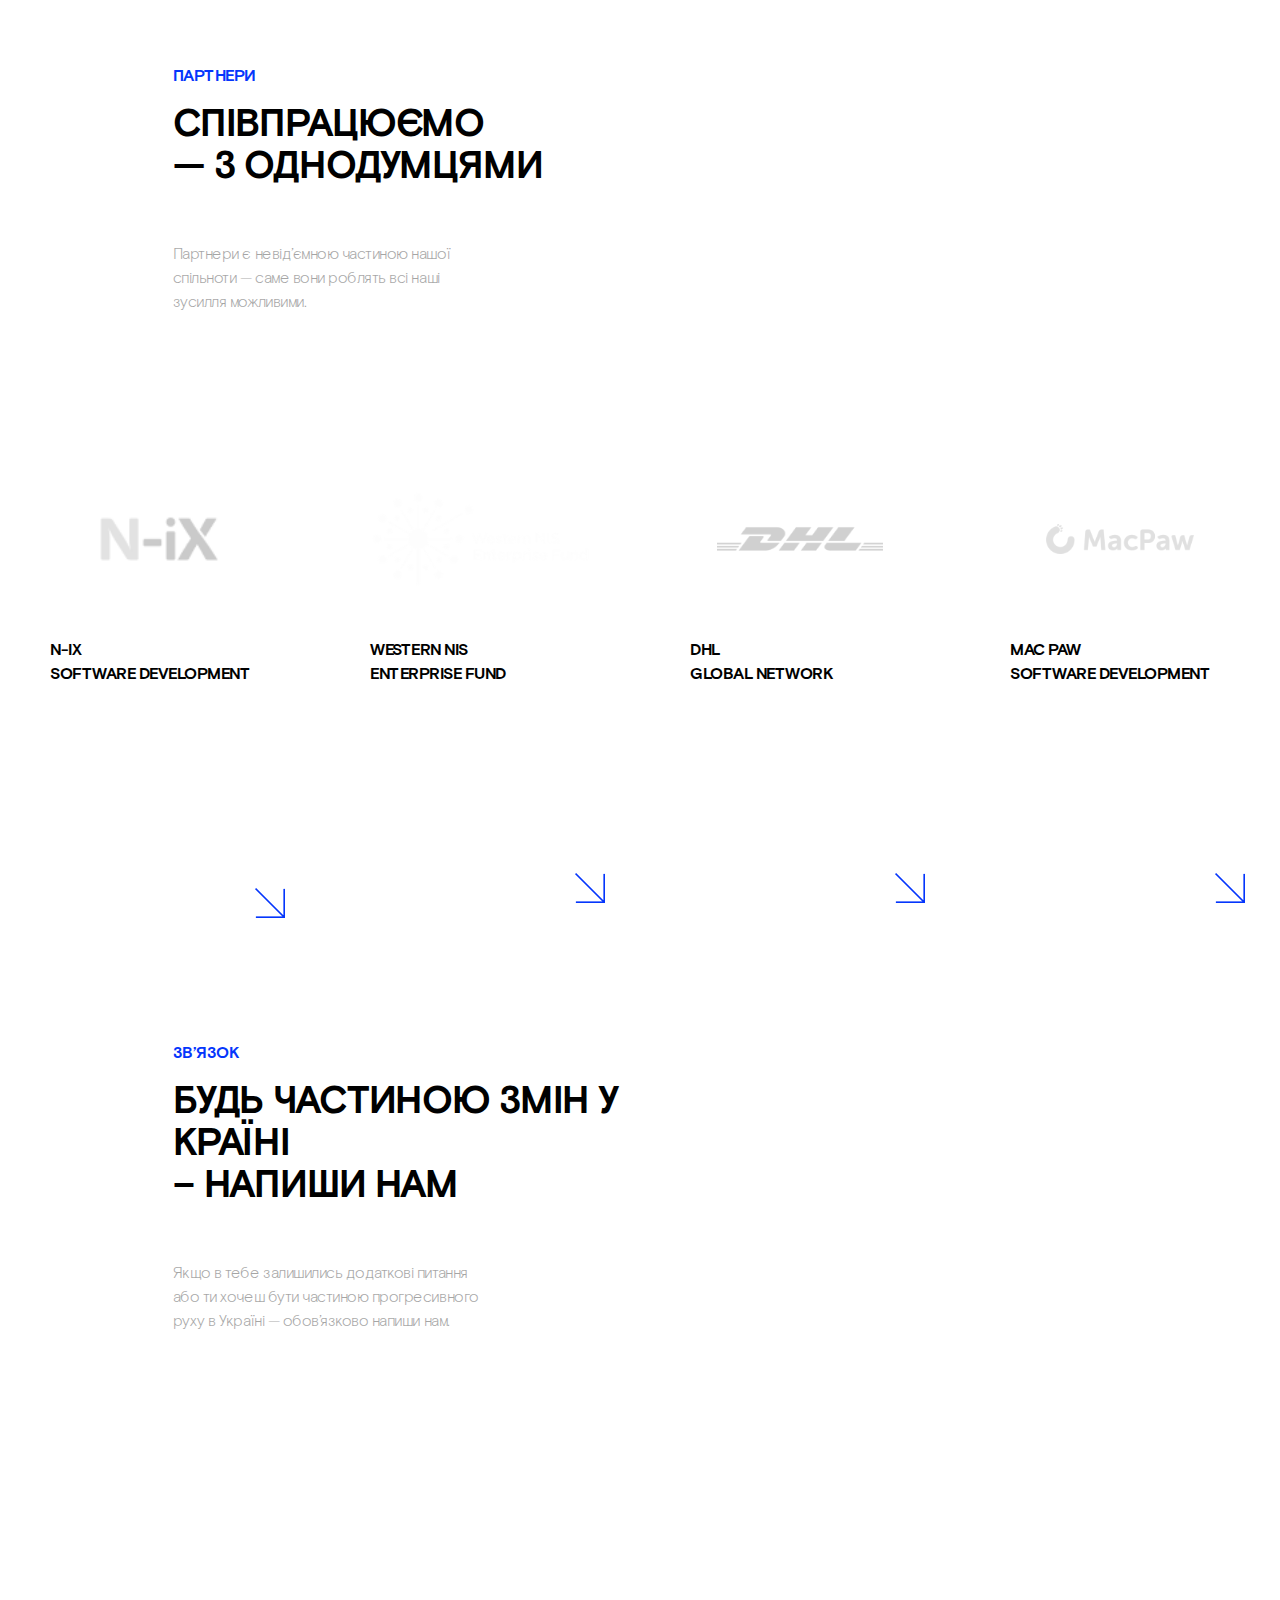
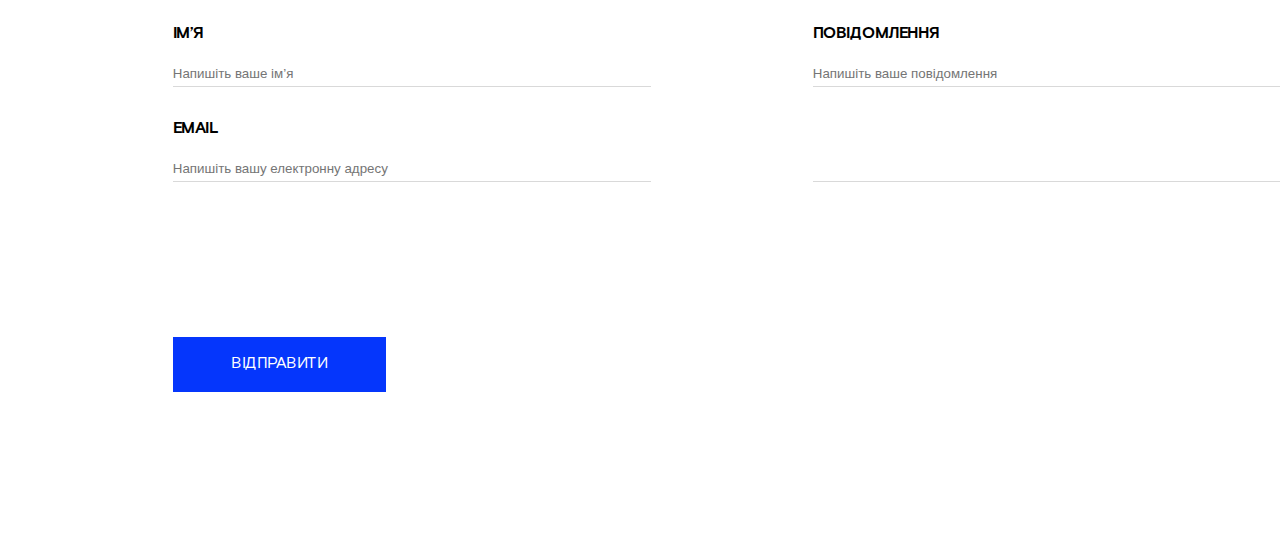
==== commit 220cfc18: "Add files via upload" ====
--- a/index.html
+++ b/index.html
@@ -291,19 +291,17 @@
                 </div>
             </div>
         </div>
-        <div class="t_univrsal">
-            <div class="t_univesal_container">
-                <div class="t_support_container">
-                    <h3 class="h3">партнери</h3>
-                    <h1 class="h1_s">співпрацюємо <br>
-                        — з однодумцями</h1>
-                    <p class="p_support">Партнери є невід’ємною частиною нашої <br>
-                        спільноти — саме вони роблять всі наші <br>
-                        зусилля можливими.</p>
-                </div>
-            </div>
-        </div>
-        <div class="t_univrsal_fake"></div>
+        <div class="univrsal">
+            <div class="univesal_container">
+                <h3 class="h3">партнери</h3>
+                <h1 class="h1_s">співпрацюємо <br>
+                    — з однодумцями</h1>
+                <p class="p_support">Партнери є невід’ємною частиною нашої <br>
+                    спільноти — саме вони роблять всі наші <br>
+                    зусилля можливими.</p>
+            </div>
+        </div>
+        <div class="univrsal_fake"></div>
         <div class="unit_partners">
             <div class="menu_partners_full_top">
                 <img src="images/n_ix.png" alt="N-IX software development" class="img_partner_first">    
@@ -379,6 +377,49 @@
                 </div>
             </div>
         </div>
+        <div class="univrsal">
+            <div class="univesal_container">
+                <h3 class="h3">зв’язок</h3>
+                <h1 class="h1_s">будь частиною змін у країні <br>
+                    – напиши нам</h1>
+                <p class="p_support">Якщо в тебе залишились додаткові питання <br>
+                    або ти хочеш бути частиною прогресивного <br>
+                    руху в Україні — обов’язково напиши нам.</p>
+            </div>
+        </div>
+        <div class="univrsal_fake"></div>
+        <div class="univrsal">
+            <div class="univesal_container">
+                <div class="name">
+                    <label for="name"><h3 class="invest_bold_text_special">ім’я</h3></label>
+                    <input type="text" id="name" placeholder="Напишіть ваше ім’я">
+                </div>
+                <div class="mail">
+                    <label for="mail"><h3 class="invest_bold_text_special">Email</h3></label>
+                    <input type="text" id="mail" placeholder="Напишіть вашу електронну адресу">
+                </div> 
+            </div>
+        </div>
+        <div class="univrsal">
+            <div class="univesal_container">
+                <div class="text">
+                    <label for="text"><h3 class="invest_bold_text_special">Повідомлення</h3></label>
+                    <input type="text" id="text" placeholder="Напишіть ваше повідомлення">
+                </div>
+                <div class="idk">
+                    <input type="text" id="idk" placeholder="">
+                </div>
+            </div>
+        </div>
+        <div class="to_top">
+            <div class="univesal_container">
+                <input type="submit" id="submit_msg">
+                <label for="submit_msg" class="buttom_thrd">
+                    <p class="button_p">відправити</p>
+                </label>
+            </div>
+        </div>
+        <div class="univrsal_fake"></div>
     </main>
 </body>
 </html>--- a/header.css
+++ b/header.css
@@ -141,6 +141,19 @@
     text-decoration: none;
 }
 
+
+
+
+input[type="text"] {
+    border-left: transparent;
+    border-right: transparent;
+    border-top: transparent;
+    border-bottom: 1px solid rgba(0, 0, 0, 0.15);
+    padding: 5px 0px;
+    width: 478px;
+}
+
+
 /* MEDIA */
 
 @media screen and (max-width: 1024px) {
--- a/style.css
+++ b/style.css
@@ -4,7 +4,7 @@
     display: grid;
     grid-template-columns: 1fr 1fr 1fr 1fr;
     /* background-color: rebeccapurple; */
-    grid-template-rows:  1fr 1fr 1fr 1fr 1fr 1fr 1fr 0.5fr 1fr 1fr 1fr 1fr;
+    grid-template-rows:  1fr 1fr 1fr 1fr 1fr 1fr 1fr 0.5fr 1fr 1fr 1fr 1fr 1fr 1fr 205px;
 }
 
 
@@ -275,14 +275,15 @@
     line-height: 24px;
     letter-spacing: -0.48px;
     text-transform: uppercase;
-    margin: 15px;
+    margin: 15px 0px;
 }
 .p {
     font-size: 16px;
     font-family: 'Basis Grotesque Pro';
     line-height: 24px;
     letter-spacing: -0.48px;
-    margin: 55px 15px;
+    margin: 55px 0px;
+    opacity: 0.6000000238418579;
 }
 .h1_f {
     color: #000;
@@ -292,7 +293,7 @@
     line-height: 59px;
     letter-spacing: -1.71px;
     text-transform: uppercase;
-    margin: 15px;
+    margin: 15px 0px;
 }
 .button_f {
     background-color: #0536FC;
@@ -317,7 +318,7 @@
     line-height: 42px;
     letter-spacing: -1.14px;
     text-transform: uppercase;
-    margin: 15px;
+    margin: 15px 0px;
 }
 .button_s {
     background-color: #0536FC;
@@ -457,7 +458,7 @@
     line-height: 24px; /* 150% */
     letter-spacing: -0.48px;
     opacity: 0.3499999940395355;
-    margin: 55px 15px 15px 15px;
+    margin: 55px 0px 15px 0px;
 }
 .q_and_a_support {
     grid-column: span 2;
@@ -630,18 +631,21 @@
     transition: 0.3s;
 }
 
-.t_univrsal_fake { 
+.univrsal_fake { 
     grid-column: span 2;
     grid-row: span 1;
 }
-.t_univrsal { 
+.univrsal { 
     grid-column: span 2;
     grid-row: span 1;
     display: flex;
     align-items: center;
-    justify-content: center;
-}
-
+    justify-content: flex-start;
+}
+
+.univesal_container {
+    margin-left: 27%;
+}
 
 .unit_partners:hover > .menu_partners_full_bottom .menu_partners_h1 {
     color: white;
@@ -670,6 +674,65 @@
     grid-template-rows: 3fr 1fr;
 }
 
+.invest_bold_text_special {
+    color: #000;
+    font-family: 'Basis Grotesque Pro';
+    font-size: 16px;
+    font-style: normal;
+    font-weight: 700;
+    line-height: 24px;
+    letter-spacing: -0.48px;
+    text-transform: uppercase;
+    margin: 30px 0px 15px 0px;
+}
+
+.idk {
+    margin-top: 69px;
+}
+
+.buttom_thrd {
+    width: 213px;
+    height: 55px;
+    flex-shrink: 0;
+    background: #0536FC;
+    color: white;
+    display: flex;
+    align-items: center;
+    justify-content: center;
+}
+
+#submit_msg{
+    display: none;
+}
+
+.to_top {
+    display: flex;
+    align-items: flex-start;
+    justify-content: flex-start;
+    grid-column: span 2;
+    grid-row: span 1;
+}
+
+.button_p {
+    color: #FFF;
+    font-family: 'Basis Grotesque Pro';
+    font-size: 16px;
+    font-style: normal;
+    font-weight: 400;
+    line-height: 24px; /* 150% */
+    letter-spacing: -0.48px;
+    text-transform: uppercase;
+    margin: 0px;
+}
+
+input[type="text"] {
+    border-left: transparent;
+    border-right: transparent;
+    border-top: transparent;
+    border-bottom: 1px solid rgba(0, 0, 0, 0.15);
+    padding: 5px 0px;
+    width: 478px;
+}
 
 
 /* MEDIA */
@@ -701,7 +764,7 @@
         line-height: 24px;
         letter-spacing: -0.48px;
         text-transform: uppercase;
-        margin: 15px;
+        margin: 15px 0px;
     }
     .p {
         color: #000;
@@ -719,7 +782,7 @@
         line-height: 39px;
         letter-spacing: -1.71px;
         text-transform: uppercase;
-        margin: 15px;
+        margin: 15px 0px;
     }
     .button_f {
         background-color: #0536FC;
@@ -744,7 +807,7 @@
         line-height: 32px;
         letter-spacing: -1.14px;
         text-transform: uppercase;
-        margin: 15px;
+        margin: 15px 0px;
     }
     .button_s {
         background-color: #0536FC;
@@ -785,6 +848,13 @@
         height: 10%;
     }
 
+
+
+
+    input[type="text"] {
+        width: 300px;
+    }
+
 }
 @media screen and (max-width: 890px) {
 
@@ -797,7 +867,9 @@
         grid-template-rows: 1fr 1fr 1fr 1fr 1fr 
                             1fr 1fr 1fr 1fr 1fr 
                             1fr 0.75fr 0.75fr 0.75fr 0.5fr 
-                            0.5fr 1fr 1.7fr 1fr 1fr 1fr 1fr 1fr;
+                            0.5fr 1fr 1.7fr 1fr 1fr 
+                            1fr 1fr 1fr 1fr 1fr 
+                            1fr 205px;
     }
 
 
@@ -866,7 +938,7 @@
         line-height: 24px;
         letter-spacing: -0.48px;
         text-transform: uppercase;
-        margin: 15px;
+        margin: 15px 0px;
     }
     .p {
         color: #000;
@@ -874,7 +946,8 @@
         font-family: 'Basis Grotesque Pro';
         line-height: 24px;
         letter-spacing: -0.48px;
-        margin: 20px 15px 35px;
+        margin: 20px 0px 35px;
+        opacity: 0.6000000238418579;
     }
     .h1_f {
         color: #000;
@@ -884,7 +957,7 @@
         line-height: 39px;
         letter-spacing: -1.71px;
         text-transform: uppercase;
-        margin: 15px;
+        margin: 15px 0px;
     }
     .laptop_only_fake_unit  {
         display: none;
@@ -912,7 +985,7 @@
         line-height: 32px;
         letter-spacing: -1.14px;
         text-transform: uppercase;
-        margin: 15px;
+        margin: 15px 0px;
     }
     .button_s {
         background-color: #0536FC;
@@ -957,7 +1030,7 @@
 
     /* PARTNERS */
     
-    .t_univrsal_fake { 
+    .univrsal_fake { 
         display: none;
     }
 
@@ -1005,7 +1078,6 @@
     .t_support_container {
         margin: 0px 30px;
     }
-    
 }
 @media screen and (max-width: 500px) {
 
@@ -1078,4 +1150,24 @@
     .t_support_container {
         margin-top: 0px;
     }
+
+    .univrsal { 
+        grid-column: span 2;
+        grid-row: span 1;
+        display: flex;
+        align-items: center;
+        justify-content: center;
+    }
+
+    .to_top { 
+        grid-column: span 2;
+        grid-row: span 1;
+        display: flex;
+        align-items: center;
+        justify-content: center;
+    }
+    
+    .univesal_container {
+        margin: 0px 15px;
+    }
 }